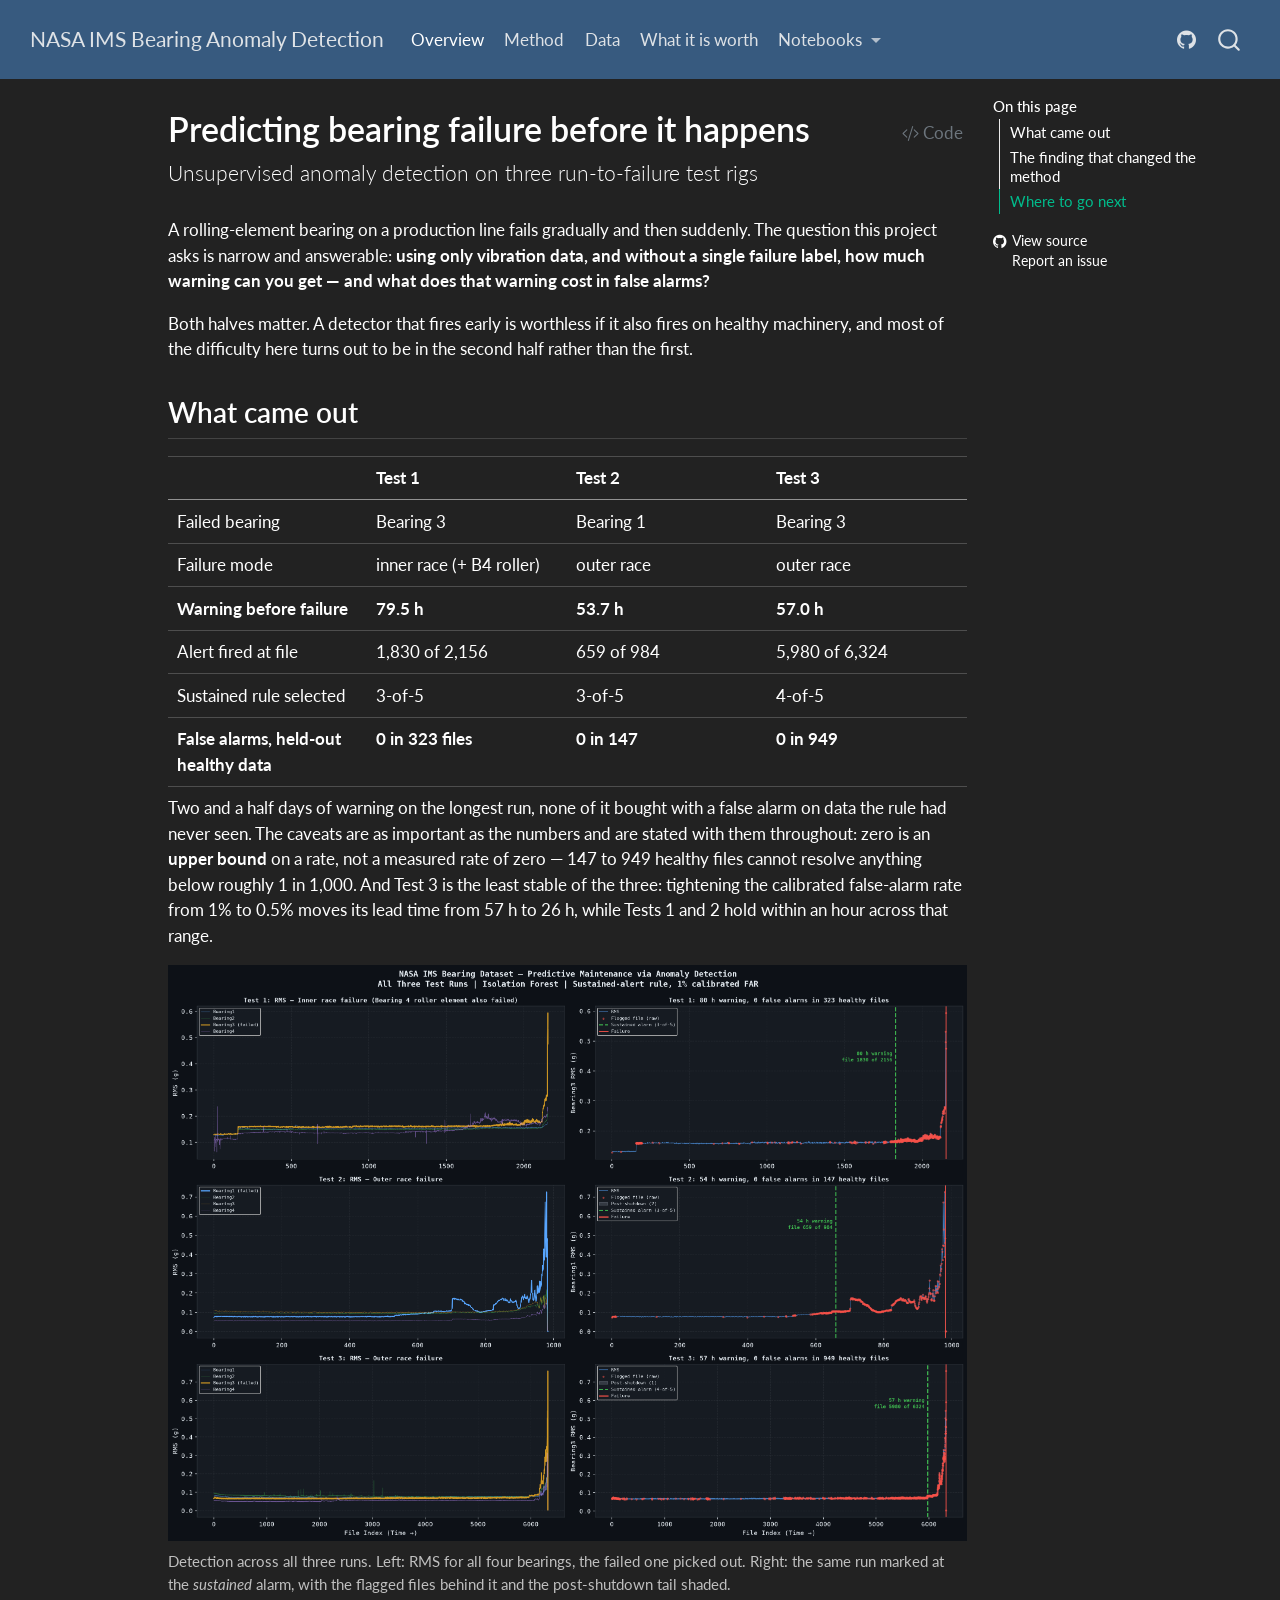
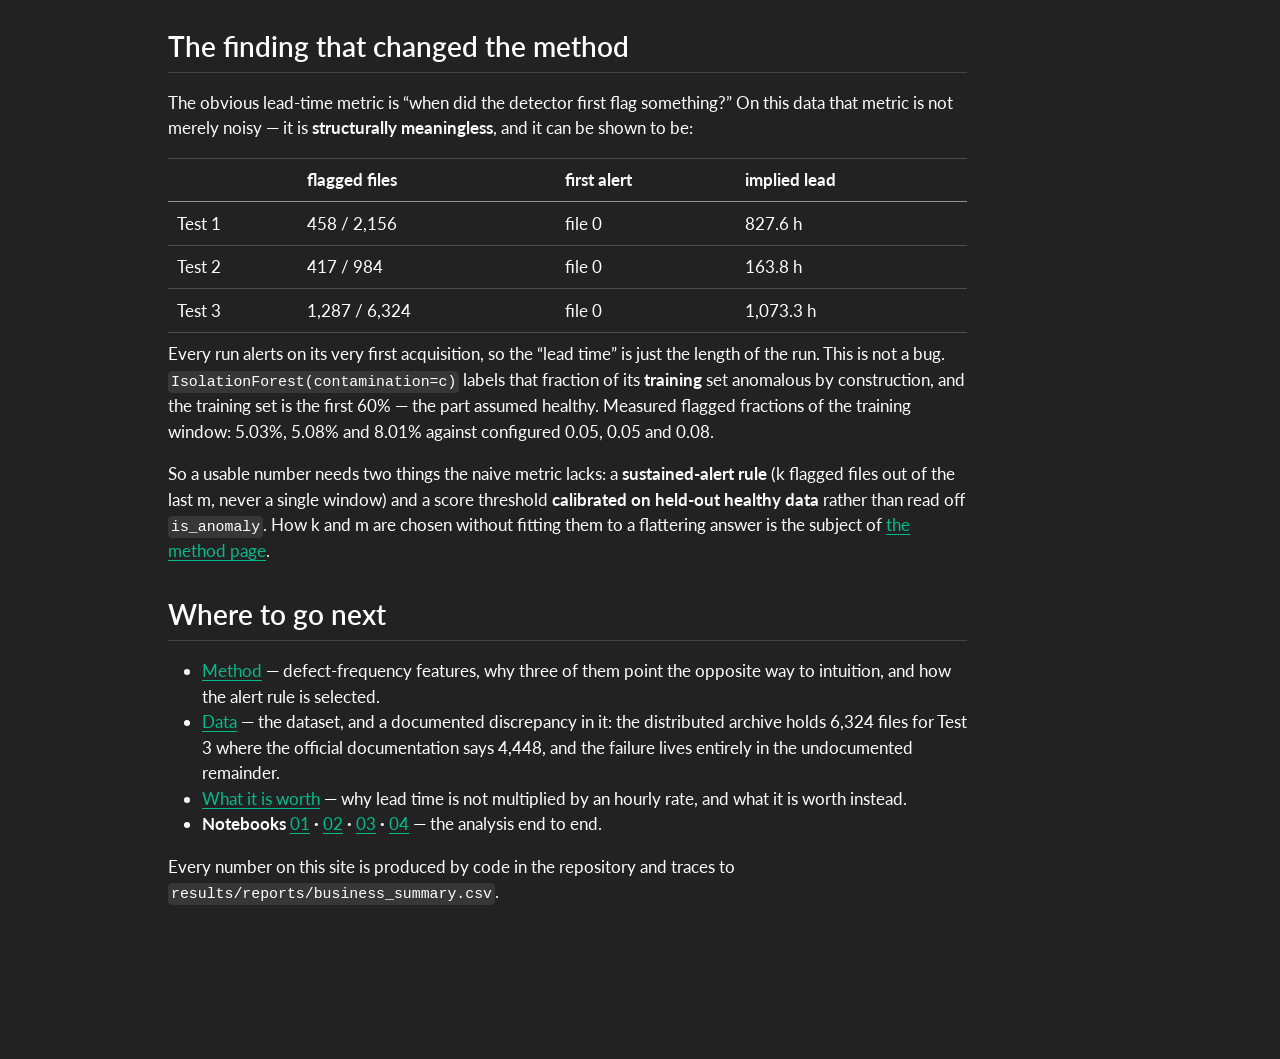
==== index.html @ 7e1e9f0f "Built site for gh-pages" ====
<!DOCTYPE html>
<html xmlns="http://www.w3.org/1999/xhtml" lang="en" xml:lang="en"><head>

<meta charset="utf-8">
<meta name="generator" content="quarto-1.10.18">

<meta name="viewport" content="width=device-width, initial-scale=1.0, user-scalable=yes">


<title>Predicting bearing failure before it happens – NASA IMS Bearing Anomaly Detection</title>
<style>
/* Default styles provided by pandoc.
** See https://pandoc.org/MANUAL.html#variables-for-html for config info.
*/
span.smallcaps{font-variant: small-caps;}
div.columns{display: flex; gap: 1.5em;}
div.column{flex: auto;}
@media screen {
div.columns{gap: min(4vw, 1.5em);}
div.column{overflow-x: auto;}
}
div.hanging-indent{margin-left: 1.5em; text-indent: -1.5em;}
ul.task-list{list-style: none;}
ul.task-list li input[type="checkbox"] {
  width: 0.8em;
  margin: 0 0.8em 0.2em -1em; /* quarto-specific, see https://github.com/quarto-dev/quarto-cli/issues/4556 */ 
  vertical-align: middle;
}
/* CSS for syntax highlighting */
html { -webkit-text-size-adjust: 100%; }
pre > code.sourceCode { white-space: pre; position: relative; }
pre > code.sourceCode > span { display: inline-block; line-height: 1.25; }
pre > code.sourceCode > span:empty { height: 1.2em; }
.sourceCode { overflow: visible; }
code.sourceCode > span { color: inherit; text-decoration: inherit; }
div.sourceCode { margin: 1em 0; }
pre.sourceCode { margin: 0; }
@media screen {
div.sourceCode { overflow: auto; }
}
@media print {
pre > code.sourceCode { white-space: pre-wrap; }
pre > code.sourceCode > span { text-indent: -5em; padding-left: 5em; }
}
pre.numberSource code
  { counter-reset: source-line 0; }
pre.numberSource code > span
  { position: relative; left: -4em; counter-increment: source-line; }
pre.numberSource code > span > a:first-child::before
  { content: counter(source-line);
    position: relative; left: -1em; text-align: right; vertical-align: baseline;
    border: none; display: inline-block;
    -webkit-touch-callout: none; -webkit-user-select: none;
    -khtml-user-select: none; -moz-user-select: none;
    -ms-user-select: none; user-select: none;
    padding: 0 4px; width: 4em;
  }
pre.numberSource { margin-left: 3em;  padding-left: 4px; }
div.sourceCode
  {   }
@media screen {
pre > code.sourceCode > span > a:first-child::before { text-decoration: underline; }
}
</style>


<script src="site_libs/quarto-nav/quarto-nav.js"></script>
<script src="site_libs/quarto-nav/headroom.min.js"></script>
<script src="site_libs/clipboard/clipboard.min.js"></script>
<script src="site_libs/quarto-search/autocomplete.umd.js"></script>
<script src="site_libs/quarto-search/fuse.min.js"></script>
<script src="site_libs/quarto-search/quarto-search.js"></script>
<meta name="quarto:offset" content="./">
<script src="site_libs/quarto-html/quarto.js" type="module"></script>
<script src="site_libs/quarto-html/tabsets/tabsets.js" type="module"></script>
<script src="site_libs/quarto-html/popper.min.js"></script>
<script src="site_libs/quarto-html/tippy.umd.min.js"></script>
<script src="site_libs/quarto-html/anchor.min.js"></script>
<link href="site_libs/quarto-html/tippy.css" rel="stylesheet">
<link href="site_libs/quarto-html/quarto-syntax-highlighting-dark-b85bc7c33db8c58e0ec93c3465666fed.css" rel="stylesheet" id="quarto-text-highlighting-styles">
<script src="site_libs/bootstrap/bootstrap.min.js"></script>
<link href="site_libs/bootstrap/bootstrap-icons.css" rel="stylesheet">
<link href="site_libs/bootstrap/bootstrap-d4efa1c2d0bb63bc82632f85e774b19d.min.css" rel="stylesheet" append-hash="true" id="quarto-bootstrap" data-mode="dark">
<script id="quarto-search-options" type="application/json">{
  "location": "navbar",
  "copy-button": false,
  "collapse-after": 3,
  "panel-placement": "end",
  "type": "overlay",
  "limit": 50,
  "keyboard-shortcut": [
    "f",
    "/",
    "s"
  ],
  "show-item-context": false,
  "language": {
    "search-no-results-text": "No results",
    "search-matching-documents-text": "matching documents",
    "search-copy-link-title": "Copy link to search",
    "search-hide-matches-text": "Hide additional matches",
    "search-more-match-text": "more match in this document",
    "search-more-matches-text": "more matches in this document",
    "search-clear-button-title": "Clear",
    "search-text-placeholder": "",
    "search-detached-cancel-button-title": "Cancel",
    "search-submit-button-title": "Submit",
    "search-label": "Search"
  }
}</script>


</head>

<body class="nav-fixed quarto-light">

<div id="quarto-search-results"></div>
  <header id="quarto-header" class="headroom fixed-top">
    <nav class="navbar navbar-expand-lg " data-bs-theme="dark">
      <div class="navbar-container container-fluid">
      <div class="navbar-brand-container mx-auto">
    <a class="navbar-brand" href="./index.html">
    <span class="navbar-title">NASA IMS Bearing Anomaly Detection</span>
    </a>
  </div>
            <div id="quarto-search" class="" title="Search"></div>
          <button class="navbar-toggler" type="button" data-bs-toggle="collapse" data-bs-target="#navbarCollapse" aria-controls="navbarCollapse" role="menu" aria-expanded="false" aria-label="Toggle navigation" onclick="if (window.quartoToggleHeadroom) { window.quartoToggleHeadroom(); }">
  <span class="navbar-toggler-icon"></span>
</button>
          <div class="collapse navbar-collapse" id="navbarCollapse">
            <ul class="navbar-nav navbar-nav-scroll me-auto">
  <li class="nav-item">
    <a class="nav-link active" href="./index.html" aria-current="page"> 
<span class="menu-text">Overview</span></a>
  </li>  
  <li class="nav-item">
    <a class="nav-link" href="./methodology.html"> 
<span class="menu-text">Method</span></a>
  </li>  
  <li class="nav-item">
    <a class="nav-link" href="./data.html"> 
<span class="menu-text">Data</span></a>
  </li>  
  <li class="nav-item">
    <a class="nav-link" href="./business.html"> 
<span class="menu-text">What it is worth</span></a>
  </li>  
  <li class="nav-item dropdown ">
    <a class="nav-link dropdown-toggle" href="#" id="nav-menu-notebooks" role="link" data-bs-toggle="dropdown" aria-expanded="false">
 <span class="menu-text">Notebooks</span>
    </a>
    <ul class="dropdown-menu" aria-labelledby="nav-menu-notebooks">    
        <li>
    <a class="dropdown-item" href="./notebooks/01_data_exploration.html">
 <span class="dropdown-text">Notebook 01 — Data Exploration</span></a>
  </li>  
        <li>
    <a class="dropdown-item" href="./notebooks/02_feature_engineering.html">
 <span class="dropdown-text">Notebook 02 — Feature Engineering</span></a>
  </li>  
        <li>
    <a class="dropdown-item" href="./notebooks/03_anomaly_detection.html">
 <span class="dropdown-text">Notebook 03 — Anomaly Detection</span></a>
  </li>  
        <li>
    <a class="dropdown-item" href="./notebooks/04_results_visualization.html">
 <span class="dropdown-text">Notebook 04 — Results and Figures</span></a>
  </li>  
    </ul>
  </li>
</ul>
            <ul class="navbar-nav navbar-nav-scroll ms-auto">
  <li class="nav-item compact">
    <a class="nav-link" href="https://github.com/fatemeh-studio/nasa-bearing-anomaly"> <i class="bi bi-github" role="img" aria-label="Source on GitHub">
</i> 
<span class="menu-text"></span></a>
  </li>  
</ul>
          </div> <!-- /navcollapse -->
            <div class="quarto-navbar-tools">
</div>
      </div> <!-- /container-fluid -->
    </nav>
</header>
<!-- content -->
<div id="quarto-content" class="quarto-container page-columns page-rows-contents page-layout-article page-navbar">
<!-- sidebar -->
<!-- margin-sidebar -->
    <div id="quarto-margin-sidebar" class="sidebar margin-sidebar">
        <nav id="TOC" role="doc-toc" class="toc-active">
    <h2 id="toc-title">On this page</h2>
   
  <ul>
  <li><a href="#what-came-out" id="toc-what-came-out" class="nav-link active" data-scroll-target="#what-came-out">What came out</a></li>
  <li><a href="#the-finding-that-changed-the-method" id="toc-the-finding-that-changed-the-method" class="nav-link" data-scroll-target="#the-finding-that-changed-the-method">The finding that changed the method</a></li>
  <li><a href="#where-to-go-next" id="toc-where-to-go-next" class="nav-link" data-scroll-target="#where-to-go-next">Where to go next</a></li>
  </ul>
<div class="toc-actions"><ul><li><a href="https://github.com/fatemeh-studio/nasa-bearing-anomaly/blob/main/index.qmd" class="toc-action"><i class="bi bi-github"></i>View source</a></li><li><a href="https://github.com/fatemeh-studio/nasa-bearing-anomaly/issues/new" class="toc-action"><i class="bi empty"></i>Report an issue</a></li></ul></div></nav>
    </div>
<!-- main -->
<main class="content" id="quarto-document-content">

<header id="title-block-header" class="quarto-title-block default">
<div class="quarto-title">
<div class="quarto-title-block"><div><h1 class="title">Predicting bearing failure before it happens</h1><button type="button" class="btn code-tools-button" id="quarto-code-tools-source"><i class="bi"></i> Code</button></div></div>
<p class="subtitle lead">Unsupervised anomaly detection on three run-to-failure test rigs</p>
</div>



<div class="quarto-title-meta">

    
  
    
  </div>
  


</header>


<p>A rolling-element bearing on a production line fails gradually and then suddenly. The question this project asks is narrow and answerable: <strong>using only vibration data, and without a single failure label, how much warning can you get — and what does that warning cost in false alarms?</strong></p>
<p>Both halves matter. A detector that fires early is worthless if it also fires on healthy machinery, and most of the difficulty here turns out to be in the second half rather than the first.</p>
<section id="what-came-out" class="level2">
<h2 class="anchored" data-anchor-id="what-came-out">What came out</h2>
<table class="caption-top table">
<colgroup>
<col style="width: 25%">
<col style="width: 25%">
<col style="width: 25%">
<col style="width: 25%">
</colgroup>
<thead>
<tr class="header">
<th></th>
<th>Test 1</th>
<th>Test 2</th>
<th>Test 3</th>
</tr>
</thead>
<tbody>
<tr class="odd">
<td>Failed bearing</td>
<td>Bearing 3</td>
<td>Bearing 1</td>
<td>Bearing 3</td>
</tr>
<tr class="even">
<td>Failure mode</td>
<td>inner race (+ B4 roller)</td>
<td>outer race</td>
<td>outer race</td>
</tr>
<tr class="odd">
<td><strong>Warning before failure</strong></td>
<td><strong>79.5 h</strong></td>
<td><strong>53.7 h</strong></td>
<td><strong>57.0 h</strong></td>
</tr>
<tr class="even">
<td>Alert fired at file</td>
<td>1,830 of 2,156</td>
<td>659 of 984</td>
<td>5,980 of 6,324</td>
</tr>
<tr class="odd">
<td>Sustained rule selected</td>
<td>3-of-5</td>
<td>3-of-5</td>
<td>4-of-5</td>
</tr>
<tr class="even">
<td><strong>False alarms, held-out healthy data</strong></td>
<td><strong>0 in 323 files</strong></td>
<td><strong>0 in 147</strong></td>
<td><strong>0 in 949</strong></td>
</tr>
</tbody>
</table>
<p>Two and a half days of warning on the longest run, none of it bought with a false alarm on data the rule had never seen. The caveats are as important as the numbers and are stated with them throughout: zero is an <strong>upper bound</strong> on a rate, not a measured rate of zero — 147 to 949 healthy files cannot resolve anything below roughly 1 in 1,000. And Test 3 is the least stable of the three: tightening the calibrated false-alarm rate from 1% to 0.5% moves its lead time from 57 h to 26 h, while Tests 1 and 2 hold within an hour across that range.</p>
<div class="quarto-figure quarto-figure-center">
<figure class="figure">
<p><img src="figures/headline/01_all_tests_comparison.png" class="img-fluid figure-img"></p>
<figcaption>Detection across all three runs. Left: RMS for all four bearings, the failed one picked out. Right: the same run marked at the <em>sustained</em> alarm, with the flagged files behind it and the post-shutdown tail shaded.</figcaption>
</figure>
</div>
</section>
<section id="the-finding-that-changed-the-method" class="level2">
<h2 class="anchored" data-anchor-id="the-finding-that-changed-the-method">The finding that changed the method</h2>
<p>The obvious lead-time metric is “when did the detector first flag something?” On this data that metric is not merely noisy — it is <strong>structurally meaningless</strong>, and it can be shown to be:</p>
<table class="caption-top table">
<thead>
<tr class="header">
<th></th>
<th>flagged files</th>
<th>first alert</th>
<th>implied lead</th>
</tr>
</thead>
<tbody>
<tr class="odd">
<td>Test 1</td>
<td>458 / 2,156</td>
<td>file 0</td>
<td>827.6 h</td>
</tr>
<tr class="even">
<td>Test 2</td>
<td>417 / 984</td>
<td>file 0</td>
<td>163.8 h</td>
</tr>
<tr class="odd">
<td>Test 3</td>
<td>1,287 / 6,324</td>
<td>file 0</td>
<td>1,073.3 h</td>
</tr>
</tbody>
</table>
<p>Every run alerts on its very first acquisition, so the “lead time” is just the length of the run. This is not a bug. <code>IsolationForest(contamination=c)</code> labels that fraction of its <strong>training</strong> set anomalous by construction, and the training set is the first 60% — the part assumed healthy. Measured flagged fractions of the training window: 5.03%, 5.08% and 8.01% against configured 0.05, 0.05 and 0.08.</p>
<p>So a usable number needs two things the naive metric lacks: a <strong>sustained-alert rule</strong> (k flagged files out of the last m, never a single window) and a score threshold <strong>calibrated on held-out healthy data</strong> rather than read off <code>is_anomaly</code>. How k and m are chosen without fitting them to a flattering answer is the subject of <a href="./methodology.html">the method page</a>.</p>
</section>
<section id="where-to-go-next" class="level2">
<h2 class="anchored" data-anchor-id="where-to-go-next">Where to go next</h2>
<ul>
<li><strong><a href="./methodology.html">Method</a></strong> — defect-frequency features, why three of them point the opposite way to intuition, and how the alert rule is selected.</li>
<li><strong><a href="./data.html">Data</a></strong> — the dataset, and a documented discrepancy in it: the distributed archive holds 6,324 files for Test 3 where the official documentation says 4,448, and the failure lives entirely in the undocumented remainder.</li>
<li><strong><a href="./business.html">What it is worth</a></strong> — why lead time is not multiplied by an hourly rate, and what it is worth instead.</li>
<li><strong>Notebooks <a href="./notebooks/01_data_exploration.html">01</a> · <a href="./notebooks/02_feature_engineering.html">02</a> · <a href="./notebooks/03_anomaly_detection.html">03</a> · <a href="./notebooks/04_results_visualization.html">04</a></strong> — the analysis end to end.</li>
</ul>
<p>Every number on this site is produced by code in the repository and traces to <code>results/reports/business_summary.csv</code>.</p>


<!-- -->

</section>

</main> <!-- /main -->
<script id="quarto-html-after-body" type="application/javascript">
  window.document.addEventListener("DOMContentLoaded", function (event) {
    const icon = "";
    const anchorJS = new window.AnchorJS();
    anchorJS.options = {
      placement: 'right',
      icon: icon
    };
    anchorJS.add('.anchored');
    const isCodeAnnotation = (el) => {
      for (const clz of el.classList) {
        if (clz.startsWith('code-annotation-')) {                     
          return true;
        }
      }
      return false;
    }
    const onCopySuccess = function(e) {
      // button target
      const button = e.trigger;
      // don't keep focus
      button.blur();
      // flash "checked"
      button.classList.add('code-copy-button-checked');
      var currentTitle = button.getAttribute("title");
      button.setAttribute("title", "Copied!");
      let tooltip;
      if (window.bootstrap) {
        button.setAttribute("data-bs-toggle", "tooltip");
        button.setAttribute("data-bs-placement", "left");
        button.setAttribute("data-bs-title", "Copied!");
        tooltip = new bootstrap.Tooltip(button, 
          { trigger: "manual", 
            customClass: "code-copy-button-tooltip",
            offset: [0, -8]});
        tooltip.show();    
      }
      setTimeout(function() {
        if (tooltip) {
          tooltip.hide();
          button.removeAttribute("data-bs-title");
          button.removeAttribute("data-bs-toggle");
          button.removeAttribute("data-bs-placement");
        }
        button.setAttribute("title", currentTitle);
        button.classList.remove('code-copy-button-checked');
      }, 1000);
      // clear code selection
      e.clearSelection();
    }
    const getTextToCopy = function(trigger) {
      const outerScaffold = trigger.parentElement.cloneNode(true);
      const codeEl = outerScaffold.querySelector('code');
      for (const childEl of codeEl.children) {
        if (isCodeAnnotation(childEl)) {
          childEl.remove();
        }
      }
      return codeEl.innerText;
    }
    const clipboard = new window.ClipboardJS('.code-copy-button:not([data-in-quarto-modal])', {
      text: getTextToCopy
    });
    clipboard.on('success', onCopySuccess);
    if (window.document.getElementById('quarto-embedded-source-code-modal')) {
      const clipboardModal = new window.ClipboardJS('.code-copy-button[data-in-quarto-modal]', {
        text: getTextToCopy,
        container: window.document.getElementById('quarto-embedded-source-code-modal')
      });
      clipboardModal.on('success', onCopySuccess);
    }
    const viewSource = window.document.getElementById('quarto-view-source') ||
                       window.document.getElementById('quarto-code-tools-source');
    if (viewSource) {
      const sourceUrl = viewSource.getAttribute("data-quarto-source-url");
      viewSource.addEventListener("click", function(e) {
        if (sourceUrl) {
          // rstudio viewer pane
          if (/\bcapabilities=\b/.test(window.location)) {
            window.open(sourceUrl);
          } else {
            window.location.href = sourceUrl;
          }
        } else {
          const modal = new bootstrap.Modal(document.getElementById('quarto-embedded-source-code-modal'));
          modal.show();
        }
        return false;
      });
    }
    function toggleCodeHandler(show) {
      return function(e) {
        const cellDetails = window.document.querySelectorAll(".cell details.code-fold");
        for (let i=0; i<cellDetails.length; i++) {
          const details = cellDetails[i];
          if (show) {
            details.open = true;
          } else {
            details.removeAttribute("open");
          }
        }
        const cellCodeDivs = window.document.querySelectorAll(".cell div.sourceCode.cell-code");
        const fromCls = show ? "hidden" : "unhidden";
        const toCls = show ? "unhidden" : "hidden";
        for (let i=0; i<cellCodeDivs.length; i++) {
          const codeDiv = cellCodeDivs[i];
          if (codeDiv.classList.contains(fromCls)) {
            codeDiv.classList.remove(fromCls);
            codeDiv.classList.add(toCls);
          } 
        }
        return false;
      }
    }
    const hideAllCode = window.document.getElementById("quarto-hide-all-code");
    if (hideAllCode) {
      hideAllCode.addEventListener("click", toggleCodeHandler(false));
    }
    const showAllCode = window.document.getElementById("quarto-show-all-code");
    if (showAllCode) {
      showAllCode.addEventListener("click", toggleCodeHandler(true));
    }
      var localhostRegex = new RegExp(/^(?:http|https):\/\/localhost\:?[0-9]*\//);
      var mailtoRegex = new RegExp(/^mailto:/);
        var filterRegex = new RegExp("https:\/\/fatemeh-studio\.github\.io\/nasa-bearing-anomaly\/");
      var isInternal = (href) => {
          return filterRegex.test(href) || localhostRegex.test(href) || mailtoRegex.test(href);
      }
      // Inspect non-navigation links and adorn them if external
     var links = window.document.querySelectorAll('a[href]:not(.nav-link):not(.navbar-brand):not(.toc-action):not(.sidebar-link):not(.sidebar-item-toggle):not(.pagination-link):not(.no-external):not([aria-hidden]):not(.dropdown-item):not(.quarto-navigation-tool):not(.about-link)');
      for (var i=0; i<links.length; i++) {
        const link = links[i];
        if (!isInternal(link.href)) {
          // undo the damage that might have been done by quarto-nav.js in the case of
          // links that we want to consider external
          if (link.dataset.originalHref !== undefined) {
            link.href = link.dataset.originalHref;
          }
        }
      }
    function tippyHover(el, contentFn, onTriggerFn, onUntriggerFn) {
      const config = {
        allowHTML: true,
        maxWidth: 500,
        delay: 100,
        arrow: false,
        appendTo: function(el) {
            return el.parentElement;
        },
        interactive: true,
        interactiveBorder: 10,
        theme: 'quarto',
        placement: 'bottom-start',
      };
      if (contentFn) {
        config.content = contentFn;
      }
      if (onTriggerFn) {
        config.onTrigger = onTriggerFn;
      }
      if (onUntriggerFn) {
        config.onUntrigger = onUntriggerFn;
      }
      window.tippy(el, config); 
    }
    const noterefs = window.document.querySelectorAll('a[role="doc-noteref"]');
    for (var i=0; i<noterefs.length; i++) {
      const ref = noterefs[i];
      tippyHover(ref, function() {
        // use id or data attribute instead here
        let href = ref.getAttribute('data-footnote-href') || ref.getAttribute('href');
        try { href = new URL(href).hash; } catch {}
        const id = href.replace(/^#\/?/, "");
        const note = window.document.getElementById(id);
        if (note) {
          return note.innerHTML;
        } else {
          return "";
        }
      });
    }
    const xrefs = window.document.querySelectorAll('a.quarto-xref');
    const processXRef = (id, note) => {
      // Strip column container classes
      const stripColumnClz = (el) => {
        el.classList.remove("page-full", "page-columns");
        if (el.children) {
          for (const child of el.children) {
            stripColumnClz(child);
          }
        }
      }
      stripColumnClz(note)
      if (id === null || id.startsWith('sec-')) {
        // Special case sections, only their first couple elements
        const container = document.createElement("div");
        if (note.children && note.children.length > 2) {
          container.appendChild(note.children[0].cloneNode(true));
          for (let i = 1; i < note.children.length; i++) {
            const child = note.children[i];
            if (child.tagName === "P" && child.innerText === "") {
              continue;
            } else {
              container.appendChild(child.cloneNode(true));
              break;
            }
          }
          if (window.Quarto?.typesetMath) {
            window.Quarto.typesetMath(container);
          }
          return container.innerHTML
        } else {
          if (window.Quarto?.typesetMath) {
            window.Quarto.typesetMath(note);
          }
          return note.innerHTML;
        }
      } else {
        // Remove any anchor links if they are present
        const anchorLink = note.querySelector('a.anchorjs-link');
        if (anchorLink) {
          anchorLink.remove();
        }
        if (window.Quarto?.typesetMath) {
          window.Quarto.typesetMath(note);
        }
        if (note.classList.contains("callout")) {
          return note.outerHTML;
        } else {
          return note.innerHTML;
        }
      }
    }
    for (var i=0; i<xrefs.length; i++) {
      const xref = xrefs[i];
      tippyHover(xref, undefined, function(instance) {
        instance.disable();
        let url = xref.getAttribute('href');
        let hash = undefined; 
        if (url.startsWith('#')) {
          hash = url;
        } else {
          try { hash = new URL(url).hash; } catch {}
        }
        if (hash) {
          const id = hash.replace(/^#\/?/, "");
          const note = window.document.getElementById(id);
          if (note !== null) {
            try {
              const html = processXRef(id, note.cloneNode(true));
              instance.setContent(html);
            } finally {
              instance.enable();
              instance.show();
            }
          } else {
            // See if we can fetch this
            fetch(url.split('#')[0])
            .then(res => res.text())
            .then(html => {
              const parser = new DOMParser();
              const htmlDoc = parser.parseFromString(html, "text/html");
              const note = htmlDoc.getElementById(id);
              if (note !== null) {
                const html = processXRef(id, note);
                instance.setContent(html);
              } 
            }).finally(() => {
              instance.enable();
              instance.show();
            });
          }
        } else {
          // See if we can fetch a full url (with no hash to target)
          // This is a special case and we should probably do some content thinning / targeting
          fetch(url)
          .then(res => res.text())
          .then(html => {
            const parser = new DOMParser();
            const htmlDoc = parser.parseFromString(html, "text/html");
            const note = htmlDoc.querySelector('main.content');
            if (note !== null) {
              // This should only happen for chapter cross references
              // (since there is no id in the URL)
              // remove the first header
              if (note.children.length > 0 && note.children[0].tagName === "HEADER") {
                note.children[0].remove();
              }
              const html = processXRef(null, note);
              instance.setContent(html);
            } 
          }).finally(() => {
            instance.enable();
            instance.show();
          });
        }
      }, function(instance) {
      });
    }
        let selectedAnnoteEl;
        const selectorForAnnotation = ( cell, annotation) => {
          let cellAttr = 'data-code-cell="' + cell + '"';
          let lineAttr = 'data-code-annotation="' +  annotation + '"';
          const selector = 'span[' + cellAttr + '][' + lineAttr + ']';
          return selector;
        }
        const selectCodeLines = (annoteEl) => {
          const doc = window.document;
          const targetCell = annoteEl.getAttribute("data-target-cell");
          const targetAnnotation = annoteEl.getAttribute("data-target-annotation");
          const annoteSpan = window.document.querySelector(selectorForAnnotation(targetCell, targetAnnotation));
          const lines = annoteSpan.getAttribute("data-code-lines").split(",");
          const lineIds = lines.map((line) => {
            return targetCell + "-" + line;
          })
          let top = null;
          let height = null;
          let parent = null;
          if (lineIds.length > 0) {
              //compute the position of the single el (top and bottom and make a div)
              const el = window.document.getElementById(lineIds[0]);
              top = el.offsetTop;
              height = el.offsetHeight;
              parent = el.parentElement.parentElement;
            if (lineIds.length > 1) {
              const lastEl = window.document.getElementById(lineIds[lineIds.length - 1]);
              const bottom = lastEl.offsetTop + lastEl.offsetHeight;
              height = bottom - top;
            }
            if (top !== null && height !== null && parent !== null) {
              // cook up a div (if necessary) and position it 
              let div = window.document.getElementById("code-annotation-line-highlight");
              if (div === null) {
                div = window.document.createElement("div");
                div.setAttribute("id", "code-annotation-line-highlight");
                div.style.position = 'absolute';
                parent.appendChild(div);
              }
              div.style.top = top - 2 + "px";
              div.style.height = height + 4 + "px";
              div.style.left = 0;
              let gutterDiv = window.document.getElementById("code-annotation-line-highlight-gutter");
              if (gutterDiv === null) {
                gutterDiv = window.document.createElement("div");
                gutterDiv.setAttribute("id", "code-annotation-line-highlight-gutter");
                gutterDiv.style.position = 'absolute';
                const codeCell = window.document.getElementById(targetCell);
                const gutter = codeCell.querySelector('.code-annotation-gutter');
                gutter.appendChild(gutterDiv);
              }
              gutterDiv.style.top = top - 2 + "px";
              gutterDiv.style.height = height + 4 + "px";
            }
            selectedAnnoteEl = annoteEl;
          }
        };
        const unselectCodeLines = () => {
          const elementsIds = ["code-annotation-line-highlight", "code-annotation-line-highlight-gutter"];
          elementsIds.forEach((elId) => {
            const div = window.document.getElementById(elId);
            if (div) {
              div.remove();
            }
          });
          selectedAnnoteEl = undefined;
        };
          // Handle positioning of the toggle
      window.addEventListener(
        "resize",
        throttle(() => {
          elRect = undefined;
          if (selectedAnnoteEl) {
            selectCodeLines(selectedAnnoteEl);
          }
        }, 10)
      );
      function throttle(fn, ms) {
      let throttle = false;
      let timer;
        return (...args) => {
          if(!throttle) { // first call gets through
              fn.apply(this, args);
              throttle = true;
          } else { // all the others get throttled
              if(timer) clearTimeout(timer); // cancel #2
              timer = setTimeout(() => {
                fn.apply(this, args);
                timer = throttle = false;
              }, ms);
          }
        };
      }
        // Attach click handler to the DT
        const annoteDls = window.document.querySelectorAll('dt[data-target-cell]');
        for (const annoteDlNode of annoteDls) {
          annoteDlNode.addEventListener('click', (event) => {
            const clickedEl = event.target;
            if (clickedEl !== selectedAnnoteEl) {
              unselectCodeLines();
              const activeEl = window.document.querySelector('dt[data-target-cell].code-annotation-active');
              if (activeEl) {
                activeEl.classList.remove('code-annotation-active');
              }
              selectCodeLines(clickedEl);
              clickedEl.classList.add('code-annotation-active');
            } else {
              // Unselect the line
              unselectCodeLines();
              clickedEl.classList.remove('code-annotation-active');
            }
          });
        }
    const findCites = (el) => {
      const parentEl = el.parentElement;
      if (parentEl) {
        const cites = parentEl.dataset.cites;
        if (cites) {
          return {
            el,
            cites: cites.split(' ')
          };
        } else {
          return findCites(el.parentElement)
        }
      } else {
        return undefined;
      }
    };
    var bibliorefs = window.document.querySelectorAll('a[role="doc-biblioref"]');
    for (var i=0; i<bibliorefs.length; i++) {
      const ref = bibliorefs[i];
      const citeInfo = findCites(ref);
      if (citeInfo) {
        tippyHover(citeInfo.el, function() {
          var popup = window.document.createElement('div');
          citeInfo.cites.forEach(function(cite) {
            var citeDiv = window.document.createElement('div');
            citeDiv.classList.add('hanging-indent');
            citeDiv.classList.add('csl-entry');
            var biblioDiv = window.document.getElementById('ref-' + cite);
            if (biblioDiv) {
              citeDiv.innerHTML = biblioDiv.innerHTML;
            }
            popup.appendChild(citeDiv);
          });
          return popup.innerHTML;
        });
      }
    }
  });
  </script><div class="modal fade" id="quarto-embedded-source-code-modal" tabindex="-1" aria-labelledby="quarto-embedded-source-code-modal-label" aria-hidden="true"><div class="modal-dialog modal-dialog-scrollable"><div class="modal-content"><div class="modal-header"><h5 class="modal-title" id="quarto-embedded-source-code-modal-label">Source Code</h5><button class="btn-close" data-bs-dismiss="modal"></button></div><div class="modal-body"><div class="">
<div class="code-copy-outer-scaffold"><div class="sourceCode" id="cb1" data-shortcodes="false"><pre class="sourceCode markdown code-with-copy"><code class="sourceCode markdown"><span id="cb1-1"><a href="#cb1-1" aria-hidden="true" tabindex="-1"></a><span class="co">---</span></span>
<span id="cb1-2"><a href="#cb1-2" aria-hidden="true" tabindex="-1"></a><span class="an">title:</span><span class="co"> "Predicting bearing failure before it happens"</span></span>
<span id="cb1-3"><a href="#cb1-3" aria-hidden="true" tabindex="-1"></a><span class="an">subtitle:</span><span class="co"> "Unsupervised anomaly detection on three run-to-failure test rigs"</span></span>
<span id="cb1-4"><a href="#cb1-4" aria-hidden="true" tabindex="-1"></a><span class="co">---</span></span>
<span id="cb1-5"><a href="#cb1-5" aria-hidden="true" tabindex="-1"></a></span>
<span id="cb1-6"><a href="#cb1-6" aria-hidden="true" tabindex="-1"></a>A rolling-element bearing on a production line fails gradually and then suddenly. The</span>
<span id="cb1-7"><a href="#cb1-7" aria-hidden="true" tabindex="-1"></a>question this project asks is narrow and answerable: **using only vibration data, and</span>
<span id="cb1-8"><a href="#cb1-8" aria-hidden="true" tabindex="-1"></a>without a single failure label, how much warning can you get — and what does that</span>
<span id="cb1-9"><a href="#cb1-9" aria-hidden="true" tabindex="-1"></a>warning cost in false alarms?**</span>
<span id="cb1-10"><a href="#cb1-10" aria-hidden="true" tabindex="-1"></a></span>
<span id="cb1-11"><a href="#cb1-11" aria-hidden="true" tabindex="-1"></a>Both halves matter. A detector that fires early is worthless if it also fires on</span>
<span id="cb1-12"><a href="#cb1-12" aria-hidden="true" tabindex="-1"></a>healthy machinery, and most of the difficulty here turns out to be in the second half</span>
<span id="cb1-13"><a href="#cb1-13" aria-hidden="true" tabindex="-1"></a>rather than the first.</span>
<span id="cb1-14"><a href="#cb1-14" aria-hidden="true" tabindex="-1"></a></span>
<span id="cb1-15"><a href="#cb1-15" aria-hidden="true" tabindex="-1"></a><span class="fu">## What came out</span></span>
<span id="cb1-16"><a href="#cb1-16" aria-hidden="true" tabindex="-1"></a></span>
<span id="cb1-17"><a href="#cb1-17" aria-hidden="true" tabindex="-1"></a><span class="pp">|</span> <span class="pp">|</span> Test 1 <span class="pp">|</span> Test 2 <span class="pp">|</span> Test 3 <span class="pp">|</span></span>
<span id="cb1-18"><a href="#cb1-18" aria-hidden="true" tabindex="-1"></a><span class="pp">|---|---|---|---|</span></span>
<span id="cb1-19"><a href="#cb1-19" aria-hidden="true" tabindex="-1"></a><span class="pp">|</span> Failed bearing <span class="pp">|</span> Bearing 3 <span class="pp">|</span> Bearing 1 <span class="pp">|</span> Bearing 3 <span class="pp">|</span></span>
<span id="cb1-20"><a href="#cb1-20" aria-hidden="true" tabindex="-1"></a><span class="pp">|</span> Failure mode <span class="pp">|</span> inner race (+ B4 roller) <span class="pp">|</span> outer race <span class="pp">|</span> outer race <span class="pp">|</span></span>
<span id="cb1-21"><a href="#cb1-21" aria-hidden="true" tabindex="-1"></a><span class="pp">|</span> **Warning before failure** | **79.5 h** | **53.7 h** | **57.0 h** <span class="pp">|</span></span>
<span id="cb1-22"><a href="#cb1-22" aria-hidden="true" tabindex="-1"></a><span class="pp">|</span> Alert fired at file <span class="pp">|</span> 1,830 of 2,156 <span class="pp">|</span> 659 of 984 <span class="pp">|</span> 5,980 of 6,324 <span class="pp">|</span></span>
<span id="cb1-23"><a href="#cb1-23" aria-hidden="true" tabindex="-1"></a><span class="pp">|</span> Sustained rule selected <span class="pp">|</span> 3-of-5 <span class="pp">|</span> 3-of-5 <span class="pp">|</span> 4-of-5 <span class="pp">|</span></span>
<span id="cb1-24"><a href="#cb1-24" aria-hidden="true" tabindex="-1"></a><span class="pp">|</span> **False alarms, held-out healthy data** | **0 in 323 files** | **0 in 147** | **0 in 949** <span class="pp">|</span></span>
<span id="cb1-25"><a href="#cb1-25" aria-hidden="true" tabindex="-1"></a></span>
<span id="cb1-26"><a href="#cb1-26" aria-hidden="true" tabindex="-1"></a>Two and a half days of warning on the longest run, none of it bought with a false</span>
<span id="cb1-27"><a href="#cb1-27" aria-hidden="true" tabindex="-1"></a>alarm on data the rule had never seen. The caveats are as important as the numbers and</span>
<span id="cb1-28"><a href="#cb1-28" aria-hidden="true" tabindex="-1"></a>are stated with them throughout: zero is an **upper bound** on a rate, not a measured</span>
<span id="cb1-29"><a href="#cb1-29" aria-hidden="true" tabindex="-1"></a>rate of zero — 147 to 949 healthy files cannot resolve anything below roughly 1 in</span>
<span id="cb1-30"><a href="#cb1-30" aria-hidden="true" tabindex="-1"></a>1,000. And Test 3 is the least stable of the three: tightening the calibrated</span>
<span id="cb1-31"><a href="#cb1-31" aria-hidden="true" tabindex="-1"></a>false-alarm rate from 1% to 0.5% moves its lead time from 57 h to 26 h, while Tests 1</span>
<span id="cb1-32"><a href="#cb1-32" aria-hidden="true" tabindex="-1"></a>and 2 hold within an hour across that range.</span>
<span id="cb1-33"><a href="#cb1-33" aria-hidden="true" tabindex="-1"></a></span>
<span id="cb1-34"><a href="#cb1-34" aria-hidden="true" tabindex="-1"></a>![Detection across all three runs. Left: RMS for all four bearings, the failed one</span>
<span id="cb1-35"><a href="#cb1-35" aria-hidden="true" tabindex="-1"></a>picked out. Right: the same run marked at the *sustained* alarm, with the flagged</span>
<span id="cb1-36"><a href="#cb1-36" aria-hidden="true" tabindex="-1"></a>files behind it and the post-shutdown tail shaded.](figures/headline/01_all_tests_comparison.png)</span>
<span id="cb1-37"><a href="#cb1-37" aria-hidden="true" tabindex="-1"></a></span>
<span id="cb1-38"><a href="#cb1-38" aria-hidden="true" tabindex="-1"></a><span class="fu">## The finding that changed the method</span></span>
<span id="cb1-39"><a href="#cb1-39" aria-hidden="true" tabindex="-1"></a></span>
<span id="cb1-40"><a href="#cb1-40" aria-hidden="true" tabindex="-1"></a>The obvious lead-time metric is "when did the detector first flag something?" On this</span>
<span id="cb1-41"><a href="#cb1-41" aria-hidden="true" tabindex="-1"></a>data that metric is not merely noisy — it is **structurally meaningless**, and it can</span>
<span id="cb1-42"><a href="#cb1-42" aria-hidden="true" tabindex="-1"></a>be shown to be:</span>
<span id="cb1-43"><a href="#cb1-43" aria-hidden="true" tabindex="-1"></a></span>
<span id="cb1-44"><a href="#cb1-44" aria-hidden="true" tabindex="-1"></a><span class="pp">|</span> <span class="pp">|</span> flagged files <span class="pp">|</span> first alert <span class="pp">|</span> implied lead <span class="pp">|</span></span>
<span id="cb1-45"><a href="#cb1-45" aria-hidden="true" tabindex="-1"></a><span class="pp">|---|---|---|---|</span></span>
<span id="cb1-46"><a href="#cb1-46" aria-hidden="true" tabindex="-1"></a><span class="pp">|</span> Test 1 <span class="pp">|</span> 458 / 2,156 <span class="pp">|</span> file 0 <span class="pp">|</span> 827.6 h <span class="pp">|</span></span>
<span id="cb1-47"><a href="#cb1-47" aria-hidden="true" tabindex="-1"></a><span class="pp">|</span> Test 2 <span class="pp">|</span> 417 / 984 <span class="pp">|</span> file 0 <span class="pp">|</span> 163.8 h <span class="pp">|</span></span>
<span id="cb1-48"><a href="#cb1-48" aria-hidden="true" tabindex="-1"></a><span class="pp">|</span> Test 3 <span class="pp">|</span> 1,287 / 6,324 <span class="pp">|</span> file 0 <span class="pp">|</span> 1,073.3 h <span class="pp">|</span></span>
<span id="cb1-49"><a href="#cb1-49" aria-hidden="true" tabindex="-1"></a></span>
<span id="cb1-50"><a href="#cb1-50" aria-hidden="true" tabindex="-1"></a>Every run alerts on its very first acquisition, so the "lead time" is just the length</span>
<span id="cb1-51"><a href="#cb1-51" aria-hidden="true" tabindex="-1"></a>of the run. This is not a bug. <span class="in">`IsolationForest(contamination=c)`</span> labels that fraction</span>
<span id="cb1-52"><a href="#cb1-52" aria-hidden="true" tabindex="-1"></a>of its **training** set anomalous by construction, and the training set is the first</span>
<span id="cb1-53"><a href="#cb1-53" aria-hidden="true" tabindex="-1"></a>60% — the part assumed healthy. Measured flagged fractions of the training window:</span>
<span id="cb1-54"><a href="#cb1-54" aria-hidden="true" tabindex="-1"></a>5.03%, 5.08% and 8.01% against configured 0.05, 0.05 and 0.08.</span>
<span id="cb1-55"><a href="#cb1-55" aria-hidden="true" tabindex="-1"></a></span>
<span id="cb1-56"><a href="#cb1-56" aria-hidden="true" tabindex="-1"></a>So a usable number needs two things the naive metric lacks: a **sustained-alert rule**</span>
<span id="cb1-57"><a href="#cb1-57" aria-hidden="true" tabindex="-1"></a>(k flagged files out of the last m, never a single window) and a score threshold</span>
<span id="cb1-58"><a href="#cb1-58" aria-hidden="true" tabindex="-1"></a>**calibrated on held-out healthy data** rather than read off <span class="in">`is_anomaly`</span>. How k and m</span>
<span id="cb1-59"><a href="#cb1-59" aria-hidden="true" tabindex="-1"></a>are chosen without fitting them to a flattering answer is the subject of</span>
<span id="cb1-60"><a href="#cb1-60" aria-hidden="true" tabindex="-1"></a><span class="co">[</span><span class="ot">the method page</span><span class="co">](methodology.qmd)</span>.</span>
<span id="cb1-61"><a href="#cb1-61" aria-hidden="true" tabindex="-1"></a></span>
<span id="cb1-62"><a href="#cb1-62" aria-hidden="true" tabindex="-1"></a><span class="fu">## Where to go next</span></span>
<span id="cb1-63"><a href="#cb1-63" aria-hidden="true" tabindex="-1"></a></span>
<span id="cb1-64"><a href="#cb1-64" aria-hidden="true" tabindex="-1"></a><span class="ss">- </span>**[Method](methodology.qmd)** — defect-frequency features, why three of them point</span>
<span id="cb1-65"><a href="#cb1-65" aria-hidden="true" tabindex="-1"></a>  the opposite way to intuition, and how the alert rule is selected.</span>
<span id="cb1-66"><a href="#cb1-66" aria-hidden="true" tabindex="-1"></a><span class="ss">- </span>**[Data](data.qmd)** — the dataset, and a documented discrepancy in it: the</span>
<span id="cb1-67"><a href="#cb1-67" aria-hidden="true" tabindex="-1"></a>  distributed archive holds 6,324 files for Test 3 where the official documentation</span>
<span id="cb1-68"><a href="#cb1-68" aria-hidden="true" tabindex="-1"></a>  says 4,448, and the failure lives entirely in the undocumented remainder.</span>
<span id="cb1-69"><a href="#cb1-69" aria-hidden="true" tabindex="-1"></a><span class="ss">- </span>**[What it is worth](business.qmd)** — why lead time is not multiplied by an hourly</span>
<span id="cb1-70"><a href="#cb1-70" aria-hidden="true" tabindex="-1"></a>  rate, and what it is worth instead.</span>
<span id="cb1-71"><a href="#cb1-71" aria-hidden="true" tabindex="-1"></a><span class="ss">- </span>**Notebooks <span class="co">[</span><span class="ot">01</span><span class="co">](notebooks/01_data_exploration.ipynb)</span> ·</span>
<span id="cb1-72"><a href="#cb1-72" aria-hidden="true" tabindex="-1"></a>  <span class="co">[</span><span class="ot">02</span><span class="co">](notebooks/02_feature_engineering.ipynb)</span> ·</span>
<span id="cb1-73"><a href="#cb1-73" aria-hidden="true" tabindex="-1"></a>  <span class="co">[</span><span class="ot">03</span><span class="co">](notebooks/03_anomaly_detection.ipynb)</span> ·</span>
<span id="cb1-74"><a href="#cb1-74" aria-hidden="true" tabindex="-1"></a>  <span class="co">[</span><span class="ot">04</span><span class="co">](notebooks/04_results_visualization.ipynb)</span>** — the analysis end to end.</span>
<span id="cb1-75"><a href="#cb1-75" aria-hidden="true" tabindex="-1"></a></span>
<span id="cb1-76"><a href="#cb1-76" aria-hidden="true" tabindex="-1"></a>Every number on this site is produced by code in the repository and traces to</span>
<span id="cb1-77"><a href="#cb1-77" aria-hidden="true" tabindex="-1"></a><span class="in">`results/reports/business_summary.csv`</span>.</span></code></pre></div><button title="Copy to Clipboard" class="code-copy-button" data-in-quarto-modal=""><i class="bi"></i></button></div>
</div></div></div></div></div>
</div> <!-- /content -->




<footer class="footer"><div class="nav-footer"><div class="nav-footer-center"><div class="toc-actions d-sm-block d-md-none"><ul><li><a href="https://github.com/fatemeh-studio/nasa-bearing-anomaly/blob/main/index.qmd" class="toc-action"><i class="bi bi-github"></i>View source</a></li><li><a href="https://github.com/fatemeh-studio/nasa-bearing-anomaly/issues/new" class="toc-action"><i class="bi empty"></i>Report an issue</a></li></ul></div></div></div></footer></body></html>
---- site_libs/quarto-html/tippy.css ----
.tippy-box[data-animation=fade][data-state=hidden]{opacity:0}[data-tippy-root]{max-width:calc(100vw - 10px)}.tippy-box{position:relative;background-color:#333;color:#fff;border-radius:4px;font-size:14px;line-height:1.4;white-space:normal;outline:0;transition-property:transform,visibility,opacity}.tippy-box[data-placement^=top]>.tippy-arrow{bottom:0}.tippy-box[data-placement^=top]>.tippy-arrow:before{bottom:-7px;left:0;border-width:8px 8px 0;border-top-color:initial;transform-origin:center top}.tippy-box[data-placement^=bottom]>.tippy-arrow{top:0}.tippy-box[data-placement^=bottom]>.tippy-arrow:before{top:-7px;left:0;border-width:0 8px 8px;border-bottom-color:initial;transform-origin:center bottom}.tippy-box[data-placement^=left]>.tippy-arrow{right:0}.tippy-box[data-placement^=left]>.tippy-arrow:before{border-width:8px 0 8px 8px;border-left-color:initial;right:-7px;transform-origin:center left}.tippy-box[data-placement^=right]>.tippy-arrow{left:0}.tippy-box[data-placement^=right]>.tippy-arrow:before{left:-7px;border-width:8px 8px 8px 0;border-right-color:initial;transform-origin:center right}.tippy-box[data-inertia][data-state=visible]{transition-timing-function:cubic-bezier(.54,1.5,.38,1.11)}.tippy-arrow{width:16px;height:16px;color:#333}.tippy-arrow:before{content:"";position:absolute;border-color:transparent;border-style:solid}.tippy-content{position:relative;padding:5px 9px;z-index:1}
---- site_libs/quarto-html/quarto-syntax-highlighting-dark-b85bc7c33db8c58e0ec93c3465666fed.css ----
/* quarto syntax highlight colors */
:root {
  --quarto-hl-al-color: #f07178;
  --quarto-hl-an-color: #d4d0ab;
  --quarto-hl-at-color: #00e0e0;
  --quarto-hl-bn-color: #d4d0ab;
  --quarto-hl-bu-color: #abe338;
  --quarto-hl-ch-color: #abe338;
  --quarto-hl-co-color: #f8f8f2;
  --quarto-hl-cv-color: #ffd700;
  --quarto-hl-cn-color: #ffd700;
  --quarto-hl-cf-color: #ffa07a;
  --quarto-hl-dt-color: #ffa07a;
  --quarto-hl-dv-color: #d4d0ab;
  --quarto-hl-do-color: #f8f8f2;
  --quarto-hl-er-color: #f07178;
  --quarto-hl-ex-color: #00e0e0;
  --quarto-hl-fl-color: #d4d0ab;
  --quarto-hl-fu-color: #ffa07a;
  --quarto-hl-im-color: #abe338;
  --quarto-hl-in-color: #d4d0ab;
  --quarto-hl-kw-color: #ffa07a;
  --quarto-hl-op-color: #ffa07a;
  --quarto-hl-ot-color: #00e0e0;
  --quarto-hl-pp-color: #dcc6e0;
  --quarto-hl-re-color: #00e0e0;
  --quarto-hl-sc-color: #abe338;
  --quarto-hl-ss-color: #abe338;
  --quarto-hl-st-color: #abe338;
  --quarto-hl-va-color: #00e0e0;
  --quarto-hl-vs-color: #abe338;
  --quarto-hl-wa-color: #dcc6e0;
}

/* other quarto variables */
:root {
  --quarto-font-monospace: SFMono-Regular, Menlo, Monaco, Consolas, "Liberation Mono", "Courier New", monospace;
}

/* syntax highlight based on Pandoc's rules */
pre > code.sourceCode > span {
  color: #f8f8f2;
}

code.sourceCode > span {
  color: #f8f8f2;
}

div.sourceCode,
div.sourceCode pre.sourceCode {
  color: #f8f8f2;
}

/* Normal */
code span {
  color: #f8f8f2;
}

/* Alert */
code span.al {
  color: #f07178;
}

/* Annotation */
code span.an {
  color: #d4d0ab;
}

/* Attribute */
code span.at {
  color: #00e0e0;
}

/* BaseN */
code span.bn {
  color: #d4d0ab;
}

/* BuiltIn */
code span.bu {
  color: #abe338;
}

/* ControlFlow */
code span.cf {
  font-weight: bold;
  color: #ffa07a;
}

/* Char */
code span.ch {
  color: #abe338;
}

/* Constant */
code span.cn {
  color: #ffd700;
}

/* Comment */
code span.co {
  font-style: italic;
  color: #f8f8f2;
}

/* CommentVar */
code span.cv {
  color: #ffd700;
}

/* Documentation */
code span.do {
  color: #f8f8f2;
}

/* DataType */
code span.dt {
  color: #ffa07a;
}

/* DecVal */
code span.dv {
  color: #d4d0ab;
}

/* Error */
code span.er {
  color: #f07178;
  text-decoration: underline;
}

/* Extension */
code span.ex {
  font-weight: bold;
  color: #00e0e0;
}

/* Float */
code span.fl {
  color: #d4d0ab;
}

/* Function */
code span.fu {
  color: #ffa07a;
}

/* Import */
code span.im {
  color: #abe338;
}

/* Information */
code span.in {
  color: #d4d0ab;
}

/* Keyword */
code span.kw {
  font-weight: bold;
  color: #ffa07a;
}

/* Operator */
code span.op {
  color: #ffa07a;
}

/* Other */
code span.ot {
  color: #00e0e0;
}

/* Preprocessor */
code span.pp {
  color: #dcc6e0;
}

/* RegionMarker */
code span.re {
  background-color: #f8f8f2;
  color: #00e0e0;
}

/* SpecialChar */
code span.sc {
  color: #abe338;
}

/* SpecialString */
code span.ss {
  color: #abe338;
}

/* String */
code span.st {
  color: #abe338;
}

/* Variable */
code span.va {
  color: #00e0e0;
}

/* VerbatimString */
code span.vs {
  color: #abe338;
}

/* Warning */
code span.wa {
  color: #dcc6e0;
}

.prevent-inlining {
  content: "</";
}

/*# sourceMappingURL=4ed8f1090dec6531da29ab00902aa718.css.map */
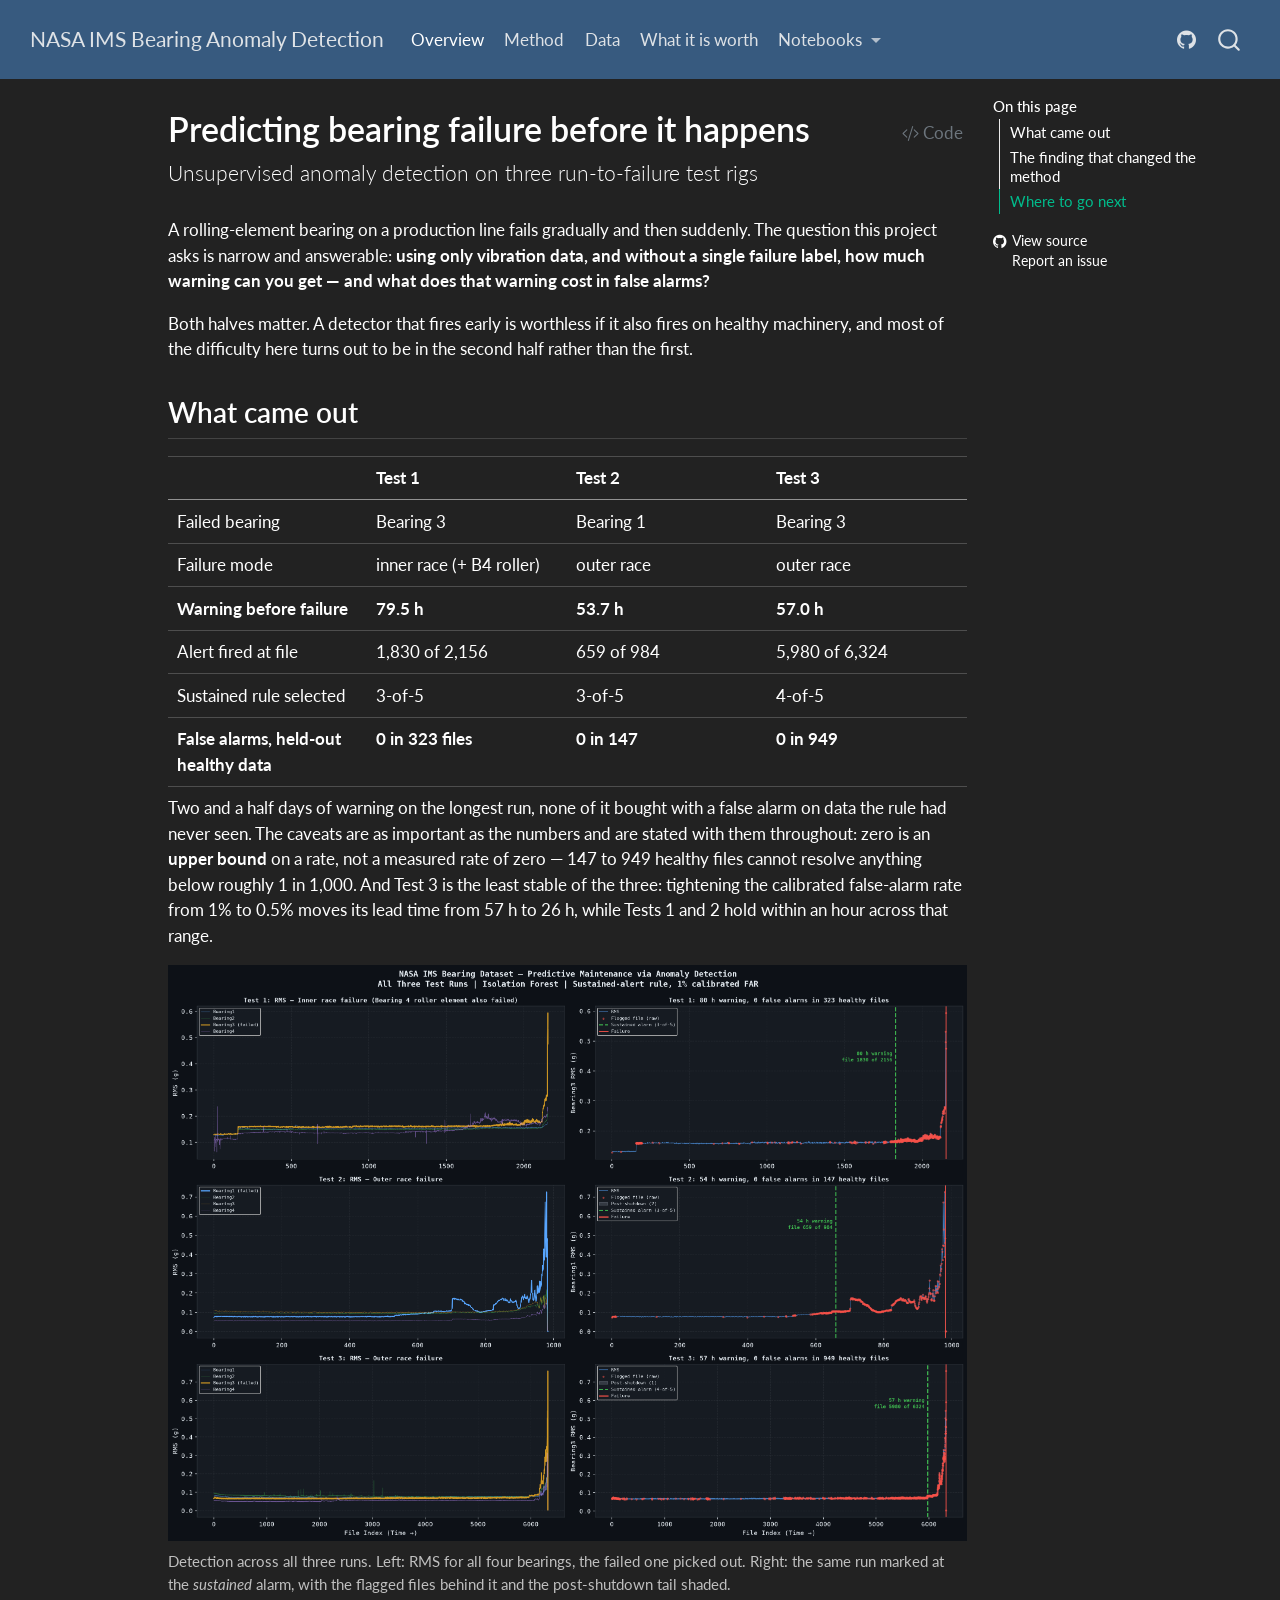
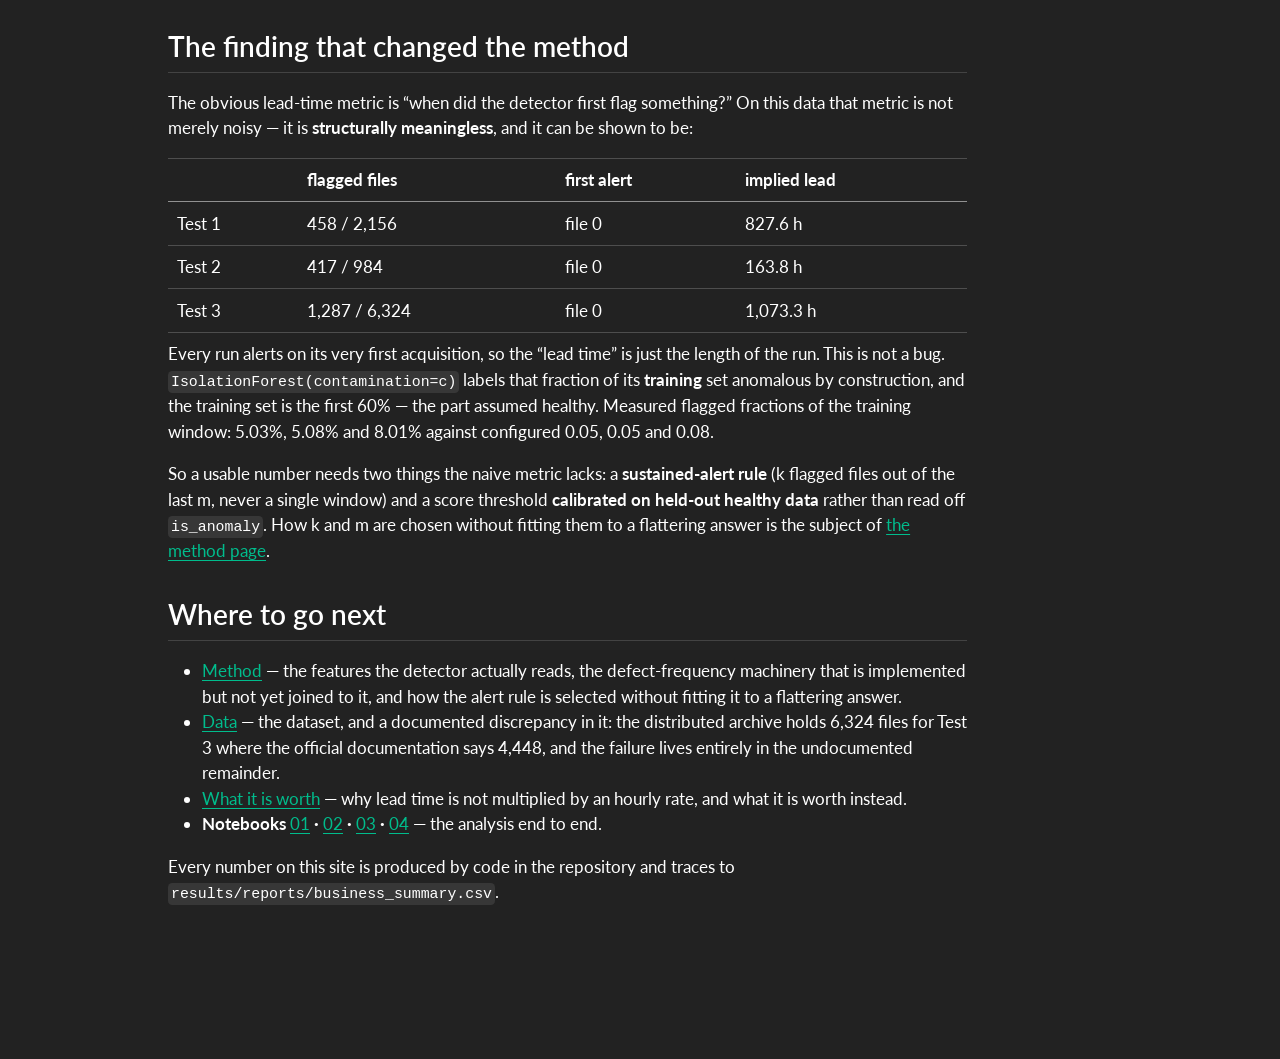
==== commit c7b9775a: "Built site for gh-pages" ====
--- a/index.html
+++ b/index.html
@@ -325,7 +325,7 @@
 <section id="where-to-go-next" class="level2">
 <h2 class="anchored" data-anchor-id="where-to-go-next">Where to go next</h2>
 <ul>
-<li><strong><a href="./methodology.html">Method</a></strong> — defect-frequency features, why three of them point the opposite way to intuition, and how the alert rule is selected.</li>
+<li><strong><a href="./methodology.html">Method</a></strong> — the features the detector actually reads, the defect-frequency machinery that is implemented but not yet joined to it, and how the alert rule is selected without fitting it to a flattering answer.</li>
 <li><strong><a href="./data.html">Data</a></strong> — the dataset, and a documented discrepancy in it: the distributed archive holds 6,324 files for Test 3 where the official documentation says 4,448, and the failure lives entirely in the undocumented remainder.</li>
 <li><strong><a href="./business.html">What it is worth</a></strong> — why lead time is not multiplied by an hourly rate, and what it is worth instead.</li>
 <li><strong>Notebooks <a href="./notebooks/01_data_exploration.html">01</a> · <a href="./notebooks/02_feature_engineering.html">02</a> · <a href="./notebooks/03_anomaly_detection.html">03</a> · <a href="./notebooks/04_results_visualization.html">04</a></strong> — the analysis end to end.</li>
@@ -852,20 +852,21 @@
 <span id="cb1-61"><a href="#cb1-61" aria-hidden="true" tabindex="-1"></a></span>
 <span id="cb1-62"><a href="#cb1-62" aria-hidden="true" tabindex="-1"></a><span class="fu">## Where to go next</span></span>
 <span id="cb1-63"><a href="#cb1-63" aria-hidden="true" tabindex="-1"></a></span>
-<span id="cb1-64"><a href="#cb1-64" aria-hidden="true" tabindex="-1"></a><span class="ss">- </span>**[Method](methodology.qmd)** — defect-frequency features, why three of them point</span>
-<span id="cb1-65"><a href="#cb1-65" aria-hidden="true" tabindex="-1"></a>  the opposite way to intuition, and how the alert rule is selected.</span>
-<span id="cb1-66"><a href="#cb1-66" aria-hidden="true" tabindex="-1"></a><span class="ss">- </span>**[Data](data.qmd)** — the dataset, and a documented discrepancy in it: the</span>
-<span id="cb1-67"><a href="#cb1-67" aria-hidden="true" tabindex="-1"></a>  distributed archive holds 6,324 files for Test 3 where the official documentation</span>
-<span id="cb1-68"><a href="#cb1-68" aria-hidden="true" tabindex="-1"></a>  says 4,448, and the failure lives entirely in the undocumented remainder.</span>
-<span id="cb1-69"><a href="#cb1-69" aria-hidden="true" tabindex="-1"></a><span class="ss">- </span>**[What it is worth](business.qmd)** — why lead time is not multiplied by an hourly</span>
-<span id="cb1-70"><a href="#cb1-70" aria-hidden="true" tabindex="-1"></a>  rate, and what it is worth instead.</span>
-<span id="cb1-71"><a href="#cb1-71" aria-hidden="true" tabindex="-1"></a><span class="ss">- </span>**Notebooks <span class="co">[</span><span class="ot">01</span><span class="co">](notebooks/01_data_exploration.ipynb)</span> ·</span>
-<span id="cb1-72"><a href="#cb1-72" aria-hidden="true" tabindex="-1"></a>  <span class="co">[</span><span class="ot">02</span><span class="co">](notebooks/02_feature_engineering.ipynb)</span> ·</span>
-<span id="cb1-73"><a href="#cb1-73" aria-hidden="true" tabindex="-1"></a>  <span class="co">[</span><span class="ot">03</span><span class="co">](notebooks/03_anomaly_detection.ipynb)</span> ·</span>
-<span id="cb1-74"><a href="#cb1-74" aria-hidden="true" tabindex="-1"></a>  <span class="co">[</span><span class="ot">04</span><span class="co">](notebooks/04_results_visualization.ipynb)</span>** — the analysis end to end.</span>
-<span id="cb1-75"><a href="#cb1-75" aria-hidden="true" tabindex="-1"></a></span>
-<span id="cb1-76"><a href="#cb1-76" aria-hidden="true" tabindex="-1"></a>Every number on this site is produced by code in the repository and traces to</span>
-<span id="cb1-77"><a href="#cb1-77" aria-hidden="true" tabindex="-1"></a><span class="in">`results/reports/business_summary.csv`</span>.</span></code></pre></div><button title="Copy to Clipboard" class="code-copy-button" data-in-quarto-modal=""><i class="bi"></i></button></div>
+<span id="cb1-64"><a href="#cb1-64" aria-hidden="true" tabindex="-1"></a><span class="ss">- </span>**[Method](methodology.qmd)** — the features the detector actually reads, the</span>
+<span id="cb1-65"><a href="#cb1-65" aria-hidden="true" tabindex="-1"></a>  defect-frequency machinery that is implemented but not yet joined to it, and how the</span>
+<span id="cb1-66"><a href="#cb1-66" aria-hidden="true" tabindex="-1"></a>  alert rule is selected without fitting it to a flattering answer.</span>
+<span id="cb1-67"><a href="#cb1-67" aria-hidden="true" tabindex="-1"></a><span class="ss">- </span>**[Data](data.qmd)** — the dataset, and a documented discrepancy in it: the</span>
+<span id="cb1-68"><a href="#cb1-68" aria-hidden="true" tabindex="-1"></a>  distributed archive holds 6,324 files for Test 3 where the official documentation</span>
+<span id="cb1-69"><a href="#cb1-69" aria-hidden="true" tabindex="-1"></a>  says 4,448, and the failure lives entirely in the undocumented remainder.</span>
+<span id="cb1-70"><a href="#cb1-70" aria-hidden="true" tabindex="-1"></a><span class="ss">- </span>**[What it is worth](business.qmd)** — why lead time is not multiplied by an hourly</span>
+<span id="cb1-71"><a href="#cb1-71" aria-hidden="true" tabindex="-1"></a>  rate, and what it is worth instead.</span>
+<span id="cb1-72"><a href="#cb1-72" aria-hidden="true" tabindex="-1"></a><span class="ss">- </span>**Notebooks <span class="co">[</span><span class="ot">01</span><span class="co">](notebooks/01_data_exploration.ipynb)</span> ·</span>
+<span id="cb1-73"><a href="#cb1-73" aria-hidden="true" tabindex="-1"></a>  <span class="co">[</span><span class="ot">02</span><span class="co">](notebooks/02_feature_engineering.ipynb)</span> ·</span>
+<span id="cb1-74"><a href="#cb1-74" aria-hidden="true" tabindex="-1"></a>  <span class="co">[</span><span class="ot">03</span><span class="co">](notebooks/03_anomaly_detection.ipynb)</span> ·</span>
+<span id="cb1-75"><a href="#cb1-75" aria-hidden="true" tabindex="-1"></a>  <span class="co">[</span><span class="ot">04</span><span class="co">](notebooks/04_results_visualization.ipynb)</span>** — the analysis end to end.</span>
+<span id="cb1-76"><a href="#cb1-76" aria-hidden="true" tabindex="-1"></a></span>
+<span id="cb1-77"><a href="#cb1-77" aria-hidden="true" tabindex="-1"></a>Every number on this site is produced by code in the repository and traces to</span>
+<span id="cb1-78"><a href="#cb1-78" aria-hidden="true" tabindex="-1"></a><span class="in">`results/reports/business_summary.csv`</span>.</span></code></pre></div><button title="Copy to Clipboard" class="code-copy-button" data-in-quarto-modal=""><i class="bi"></i></button></div>
 </div></div></div></div></div>
 </div> <!-- /content -->
 
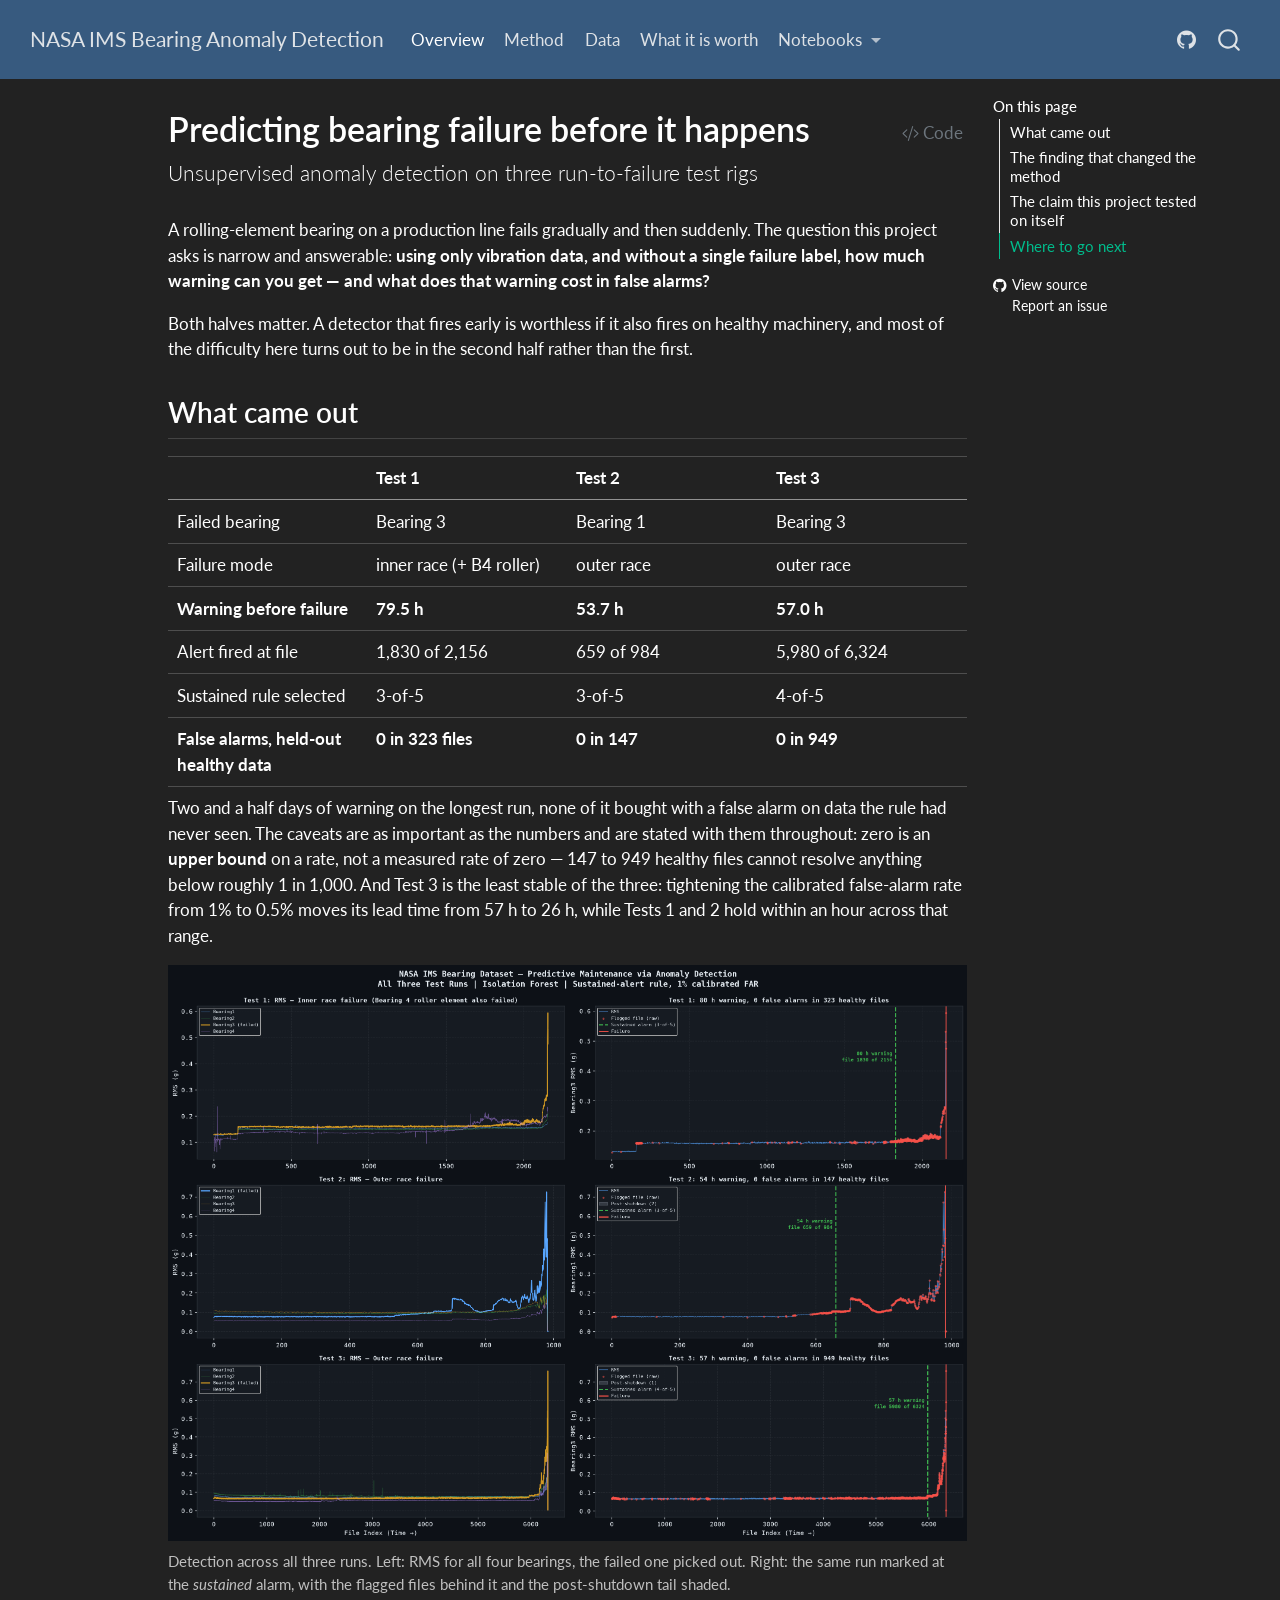
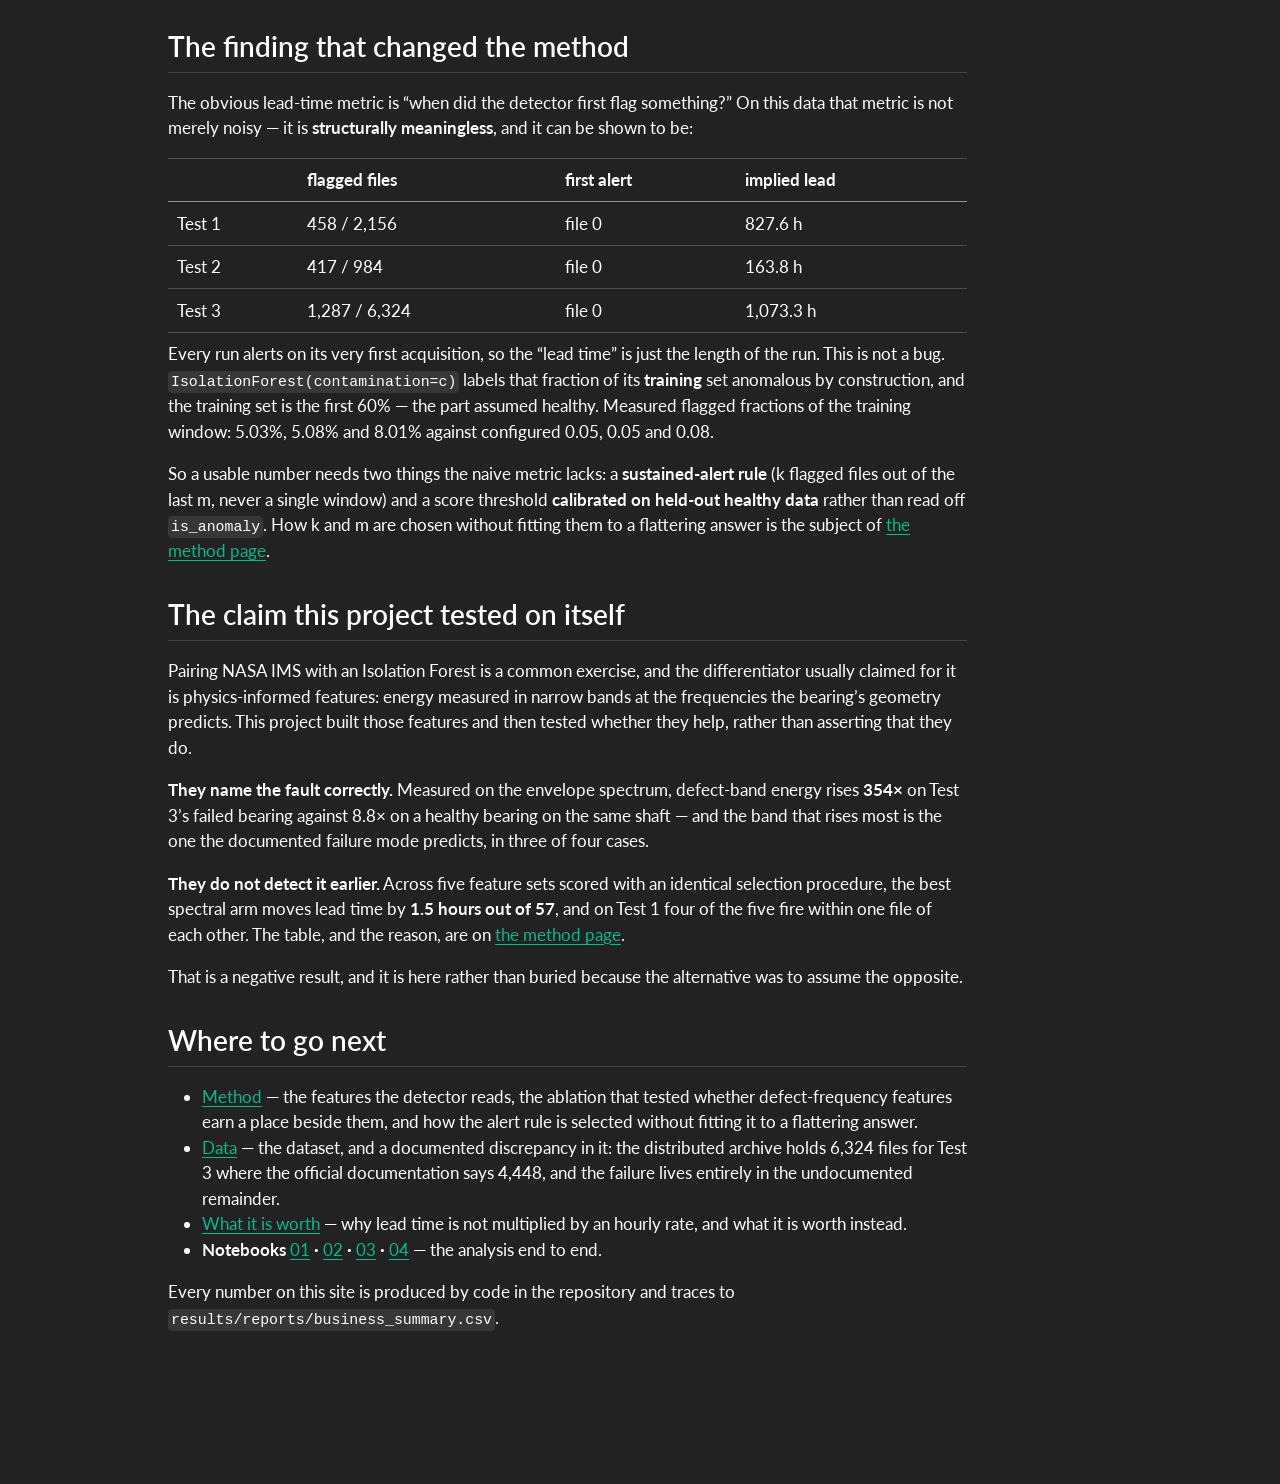
==== commit ed845059: "Built site for gh-pages" ====
--- a/index.html
+++ b/index.html
@@ -193,6 +193,7 @@
   <ul>
   <li><a href="#what-came-out" id="toc-what-came-out" class="nav-link active" data-scroll-target="#what-came-out">What came out</a></li>
   <li><a href="#the-finding-that-changed-the-method" id="toc-the-finding-that-changed-the-method" class="nav-link" data-scroll-target="#the-finding-that-changed-the-method">The finding that changed the method</a></li>
+  <li><a href="#the-claim-this-project-tested-on-itself" id="toc-the-claim-this-project-tested-on-itself" class="nav-link" data-scroll-target="#the-claim-this-project-tested-on-itself">The claim this project tested on itself</a></li>
   <li><a href="#where-to-go-next" id="toc-where-to-go-next" class="nav-link" data-scroll-target="#where-to-go-next">Where to go next</a></li>
   </ul>
 <div class="toc-actions"><ul><li><a href="https://github.com/fatemeh-studio/nasa-bearing-anomaly/blob/main/index.qmd" class="toc-action"><i class="bi bi-github"></i>View source</a></li><li><a href="https://github.com/fatemeh-studio/nasa-bearing-anomaly/issues/new" class="toc-action"><i class="bi empty"></i>Report an issue</a></li></ul></div></nav>
@@ -322,10 +323,17 @@
 <p>Every run alerts on its very first acquisition, so the “lead time” is just the length of the run. This is not a bug. <code>IsolationForest(contamination=c)</code> labels that fraction of its <strong>training</strong> set anomalous by construction, and the training set is the first 60% — the part assumed healthy. Measured flagged fractions of the training window: 5.03%, 5.08% and 8.01% against configured 0.05, 0.05 and 0.08.</p>
 <p>So a usable number needs two things the naive metric lacks: a <strong>sustained-alert rule</strong> (k flagged files out of the last m, never a single window) and a score threshold <strong>calibrated on held-out healthy data</strong> rather than read off <code>is_anomaly</code>. How k and m are chosen without fitting them to a flattering answer is the subject of <a href="./methodology.html">the method page</a>.</p>
 </section>
+<section id="the-claim-this-project-tested-on-itself" class="level2">
+<h2 class="anchored" data-anchor-id="the-claim-this-project-tested-on-itself">The claim this project tested on itself</h2>
+<p>Pairing NASA IMS with an Isolation Forest is a common exercise, and the differentiator usually claimed for it is physics-informed features: energy measured in narrow bands at the frequencies the bearing’s geometry predicts. This project built those features and then tested whether they help, rather than asserting that they do.</p>
+<p><strong>They name the fault correctly.</strong> Measured on the envelope spectrum, defect-band energy rises <strong>354×</strong> on Test 3’s failed bearing against 8.8× on a healthy bearing on the same shaft — and the band that rises most is the one the documented failure mode predicts, in three of four cases.</p>
+<p><strong>They do not detect it earlier.</strong> Across five feature sets scored with an identical selection procedure, the best spectral arm moves lead time by <strong>1.5 hours out of 57</strong>, and on Test 1 four of the five fire within one file of each other. The table, and the reason, are on <a href="./methodology.html">the method page</a>.</p>
+<p>That is a negative result, and it is here rather than buried because the alternative was to assume the opposite.</p>
+</section>
 <section id="where-to-go-next" class="level2">
 <h2 class="anchored" data-anchor-id="where-to-go-next">Where to go next</h2>
 <ul>
-<li><strong><a href="./methodology.html">Method</a></strong> — the features the detector actually reads, the defect-frequency machinery that is implemented but not yet joined to it, and how the alert rule is selected without fitting it to a flattering answer.</li>
+<li><strong><a href="./methodology.html">Method</a></strong> — the features the detector reads, the ablation that tested whether defect-frequency features earn a place beside them, and how the alert rule is selected without fitting it to a flattering answer.</li>
 <li><strong><a href="./data.html">Data</a></strong> — the dataset, and a documented discrepancy in it: the distributed archive holds 6,324 files for Test 3 where the official documentation says 4,448, and the failure lives entirely in the undocumented remainder.</li>
 <li><strong><a href="./business.html">What it is worth</a></strong> — why lead time is not multiplied by an hourly rate, and what it is worth instead.</li>
 <li><strong>Notebooks <a href="./notebooks/01_data_exploration.html">01</a> · <a href="./notebooks/02_feature_engineering.html">02</a> · <a href="./notebooks/03_anomaly_detection.html">03</a> · <a href="./notebooks/04_results_visualization.html">04</a></strong> — the analysis end to end.</li>
@@ -850,23 +858,43 @@
 <span id="cb1-59"><a href="#cb1-59" aria-hidden="true" tabindex="-1"></a>are chosen without fitting them to a flattering answer is the subject of</span>
 <span id="cb1-60"><a href="#cb1-60" aria-hidden="true" tabindex="-1"></a><span class="co">[</span><span class="ot">the method page</span><span class="co">](methodology.qmd)</span>.</span>
 <span id="cb1-61"><a href="#cb1-61" aria-hidden="true" tabindex="-1"></a></span>
-<span id="cb1-62"><a href="#cb1-62" aria-hidden="true" tabindex="-1"></a><span class="fu">## Where to go next</span></span>
+<span id="cb1-62"><a href="#cb1-62" aria-hidden="true" tabindex="-1"></a><span class="fu">## The claim this project tested on itself</span></span>
 <span id="cb1-63"><a href="#cb1-63" aria-hidden="true" tabindex="-1"></a></span>
-<span id="cb1-64"><a href="#cb1-64" aria-hidden="true" tabindex="-1"></a><span class="ss">- </span>**[Method](methodology.qmd)** — the features the detector actually reads, the</span>
-<span id="cb1-65"><a href="#cb1-65" aria-hidden="true" tabindex="-1"></a>  defect-frequency machinery that is implemented but not yet joined to it, and how the</span>
-<span id="cb1-66"><a href="#cb1-66" aria-hidden="true" tabindex="-1"></a>  alert rule is selected without fitting it to a flattering answer.</span>
-<span id="cb1-67"><a href="#cb1-67" aria-hidden="true" tabindex="-1"></a><span class="ss">- </span>**[Data](data.qmd)** — the dataset, and a documented discrepancy in it: the</span>
-<span id="cb1-68"><a href="#cb1-68" aria-hidden="true" tabindex="-1"></a>  distributed archive holds 6,324 files for Test 3 where the official documentation</span>
-<span id="cb1-69"><a href="#cb1-69" aria-hidden="true" tabindex="-1"></a>  says 4,448, and the failure lives entirely in the undocumented remainder.</span>
-<span id="cb1-70"><a href="#cb1-70" aria-hidden="true" tabindex="-1"></a><span class="ss">- </span>**[What it is worth](business.qmd)** — why lead time is not multiplied by an hourly</span>
-<span id="cb1-71"><a href="#cb1-71" aria-hidden="true" tabindex="-1"></a>  rate, and what it is worth instead.</span>
-<span id="cb1-72"><a href="#cb1-72" aria-hidden="true" tabindex="-1"></a><span class="ss">- </span>**Notebooks <span class="co">[</span><span class="ot">01</span><span class="co">](notebooks/01_data_exploration.ipynb)</span> ·</span>
-<span id="cb1-73"><a href="#cb1-73" aria-hidden="true" tabindex="-1"></a>  <span class="co">[</span><span class="ot">02</span><span class="co">](notebooks/02_feature_engineering.ipynb)</span> ·</span>
-<span id="cb1-74"><a href="#cb1-74" aria-hidden="true" tabindex="-1"></a>  <span class="co">[</span><span class="ot">03</span><span class="co">](notebooks/03_anomaly_detection.ipynb)</span> ·</span>
-<span id="cb1-75"><a href="#cb1-75" aria-hidden="true" tabindex="-1"></a>  <span class="co">[</span><span class="ot">04</span><span class="co">](notebooks/04_results_visualization.ipynb)</span>** — the analysis end to end.</span>
-<span id="cb1-76"><a href="#cb1-76" aria-hidden="true" tabindex="-1"></a></span>
-<span id="cb1-77"><a href="#cb1-77" aria-hidden="true" tabindex="-1"></a>Every number on this site is produced by code in the repository and traces to</span>
-<span id="cb1-78"><a href="#cb1-78" aria-hidden="true" tabindex="-1"></a><span class="in">`results/reports/business_summary.csv`</span>.</span></code></pre></div><button title="Copy to Clipboard" class="code-copy-button" data-in-quarto-modal=""><i class="bi"></i></button></div>
+<span id="cb1-64"><a href="#cb1-64" aria-hidden="true" tabindex="-1"></a>Pairing NASA IMS with an Isolation Forest is a common exercise, and the differentiator</span>
+<span id="cb1-65"><a href="#cb1-65" aria-hidden="true" tabindex="-1"></a>usually claimed for it is physics-informed features: energy measured in narrow bands at</span>
+<span id="cb1-66"><a href="#cb1-66" aria-hidden="true" tabindex="-1"></a>the frequencies the bearing's geometry predicts. This project built those features and</span>
+<span id="cb1-67"><a href="#cb1-67" aria-hidden="true" tabindex="-1"></a>then tested whether they help, rather than asserting that they do.</span>
+<span id="cb1-68"><a href="#cb1-68" aria-hidden="true" tabindex="-1"></a></span>
+<span id="cb1-69"><a href="#cb1-69" aria-hidden="true" tabindex="-1"></a>**They name the fault correctly.** Measured on the envelope spectrum, defect-band energy</span>
+<span id="cb1-70"><a href="#cb1-70" aria-hidden="true" tabindex="-1"></a>rises **354×** on Test 3's failed bearing against 8.8× on a healthy bearing on the same</span>
+<span id="cb1-71"><a href="#cb1-71" aria-hidden="true" tabindex="-1"></a>shaft — and the band that rises most is the one the documented failure mode predicts, in</span>
+<span id="cb1-72"><a href="#cb1-72" aria-hidden="true" tabindex="-1"></a>three of four cases.</span>
+<span id="cb1-73"><a href="#cb1-73" aria-hidden="true" tabindex="-1"></a></span>
+<span id="cb1-74"><a href="#cb1-74" aria-hidden="true" tabindex="-1"></a>**They do not detect it earlier.** Across five feature sets scored with an identical</span>
+<span id="cb1-75"><a href="#cb1-75" aria-hidden="true" tabindex="-1"></a>selection procedure, the best spectral arm moves lead time by **1.5 hours out of 57**,</span>
+<span id="cb1-76"><a href="#cb1-76" aria-hidden="true" tabindex="-1"></a>and on Test 1 four of the five fire within one file of each other. The table, and the</span>
+<span id="cb1-77"><a href="#cb1-77" aria-hidden="true" tabindex="-1"></a>reason, are on <span class="co">[</span><span class="ot">the method page</span><span class="co">](methodology.qmd)</span>.</span>
+<span id="cb1-78"><a href="#cb1-78" aria-hidden="true" tabindex="-1"></a></span>
+<span id="cb1-79"><a href="#cb1-79" aria-hidden="true" tabindex="-1"></a>That is a negative result, and it is here rather than buried because the alternative was</span>
+<span id="cb1-80"><a href="#cb1-80" aria-hidden="true" tabindex="-1"></a>to assume the opposite.</span>
+<span id="cb1-81"><a href="#cb1-81" aria-hidden="true" tabindex="-1"></a></span>
+<span id="cb1-82"><a href="#cb1-82" aria-hidden="true" tabindex="-1"></a><span class="fu">## Where to go next</span></span>
+<span id="cb1-83"><a href="#cb1-83" aria-hidden="true" tabindex="-1"></a></span>
+<span id="cb1-84"><a href="#cb1-84" aria-hidden="true" tabindex="-1"></a><span class="ss">- </span>**[Method](methodology.qmd)** — the features the detector reads, the ablation that</span>
+<span id="cb1-85"><a href="#cb1-85" aria-hidden="true" tabindex="-1"></a>  tested whether defect-frequency features earn a place beside them, and how the alert</span>
+<span id="cb1-86"><a href="#cb1-86" aria-hidden="true" tabindex="-1"></a>  rule is selected without fitting it to a flattering answer.</span>
+<span id="cb1-87"><a href="#cb1-87" aria-hidden="true" tabindex="-1"></a><span class="ss">- </span>**[Data](data.qmd)** — the dataset, and a documented discrepancy in it: the</span>
+<span id="cb1-88"><a href="#cb1-88" aria-hidden="true" tabindex="-1"></a>  distributed archive holds 6,324 files for Test 3 where the official documentation</span>
+<span id="cb1-89"><a href="#cb1-89" aria-hidden="true" tabindex="-1"></a>  says 4,448, and the failure lives entirely in the undocumented remainder.</span>
+<span id="cb1-90"><a href="#cb1-90" aria-hidden="true" tabindex="-1"></a><span class="ss">- </span>**[What it is worth](business.qmd)** — why lead time is not multiplied by an hourly</span>
+<span id="cb1-91"><a href="#cb1-91" aria-hidden="true" tabindex="-1"></a>  rate, and what it is worth instead.</span>
+<span id="cb1-92"><a href="#cb1-92" aria-hidden="true" tabindex="-1"></a><span class="ss">- </span>**Notebooks <span class="co">[</span><span class="ot">01</span><span class="co">](notebooks/01_data_exploration.ipynb)</span> ·</span>
+<span id="cb1-93"><a href="#cb1-93" aria-hidden="true" tabindex="-1"></a>  <span class="co">[</span><span class="ot">02</span><span class="co">](notebooks/02_feature_engineering.ipynb)</span> ·</span>
+<span id="cb1-94"><a href="#cb1-94" aria-hidden="true" tabindex="-1"></a>  <span class="co">[</span><span class="ot">03</span><span class="co">](notebooks/03_anomaly_detection.ipynb)</span> ·</span>
+<span id="cb1-95"><a href="#cb1-95" aria-hidden="true" tabindex="-1"></a>  <span class="co">[</span><span class="ot">04</span><span class="co">](notebooks/04_results_visualization.ipynb)</span>** — the analysis end to end.</span>
+<span id="cb1-96"><a href="#cb1-96" aria-hidden="true" tabindex="-1"></a></span>
+<span id="cb1-97"><a href="#cb1-97" aria-hidden="true" tabindex="-1"></a>Every number on this site is produced by code in the repository and traces to</span>
+<span id="cb1-98"><a href="#cb1-98" aria-hidden="true" tabindex="-1"></a><span class="in">`results/reports/business_summary.csv`</span>.</span></code></pre></div><button title="Copy to Clipboard" class="code-copy-button" data-in-quarto-modal=""><i class="bi"></i></button></div>
 </div></div></div></div></div>
 </div> <!-- /content -->
 
